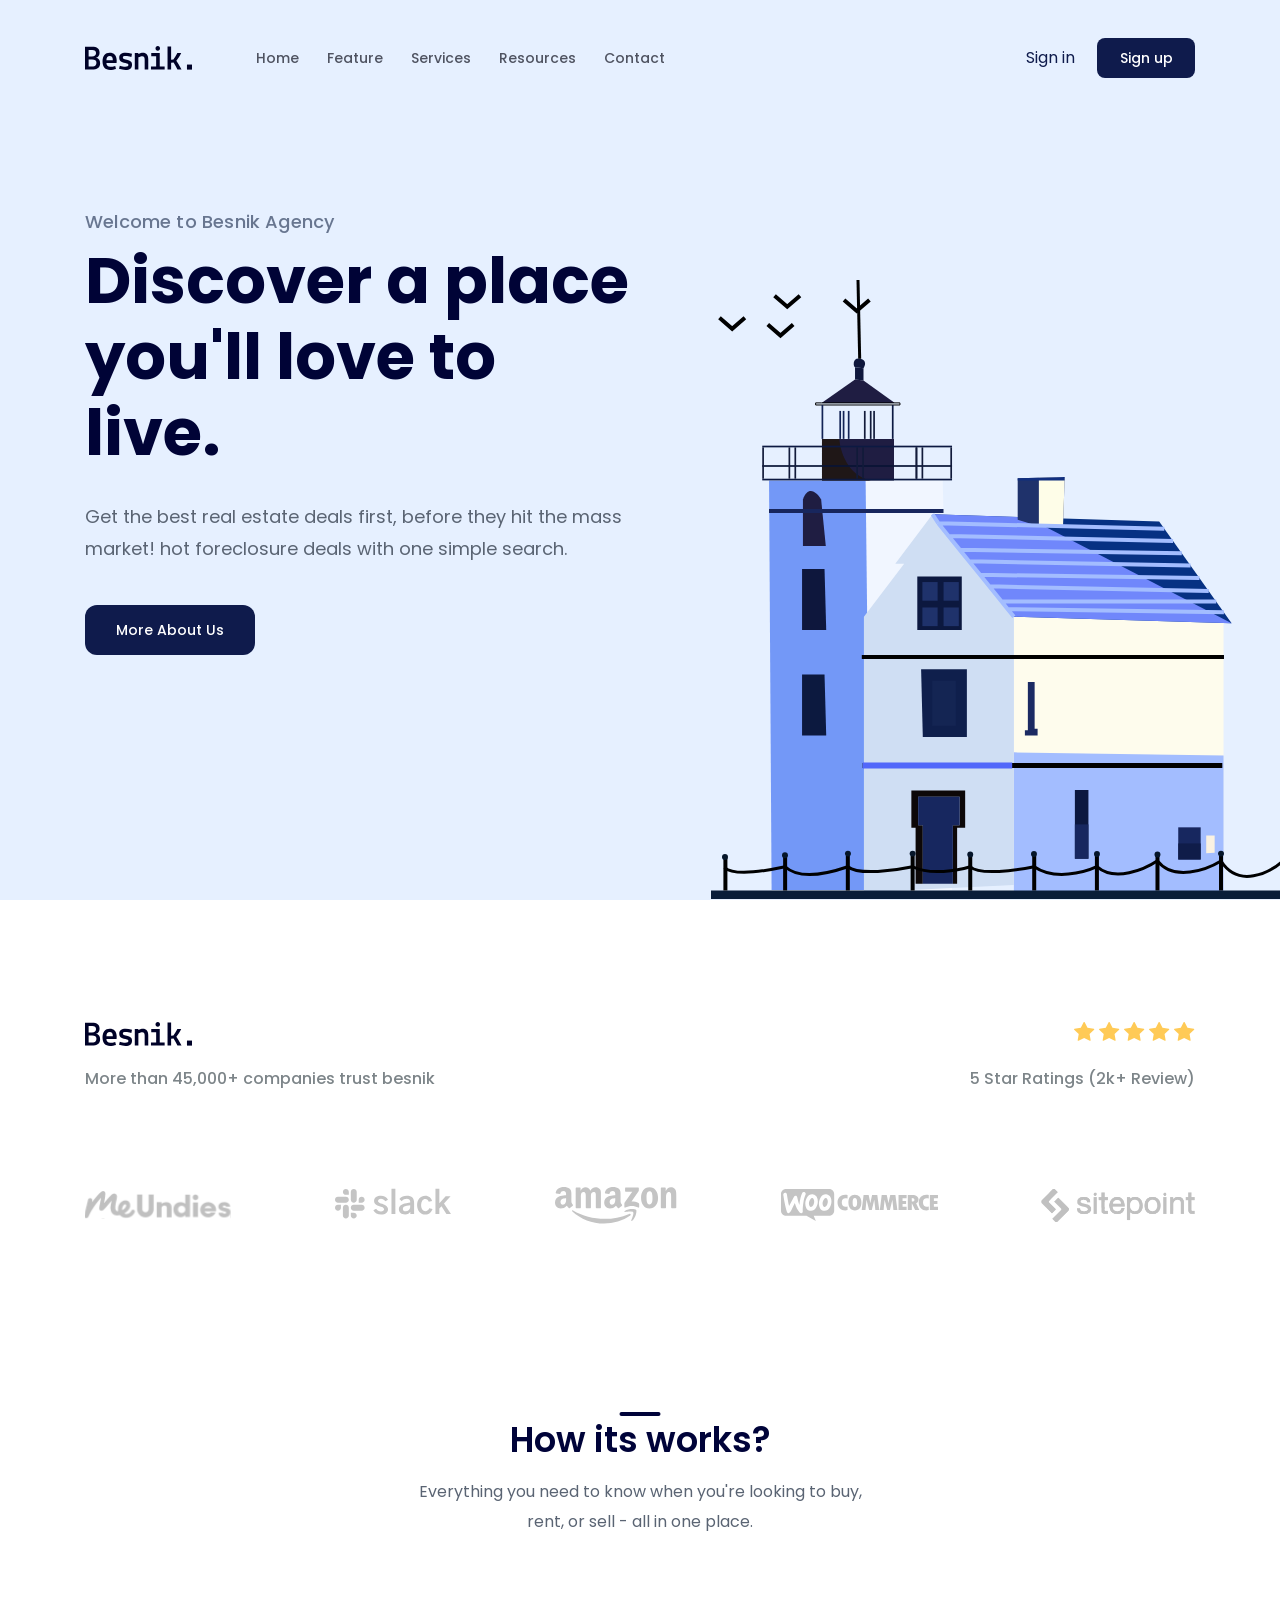
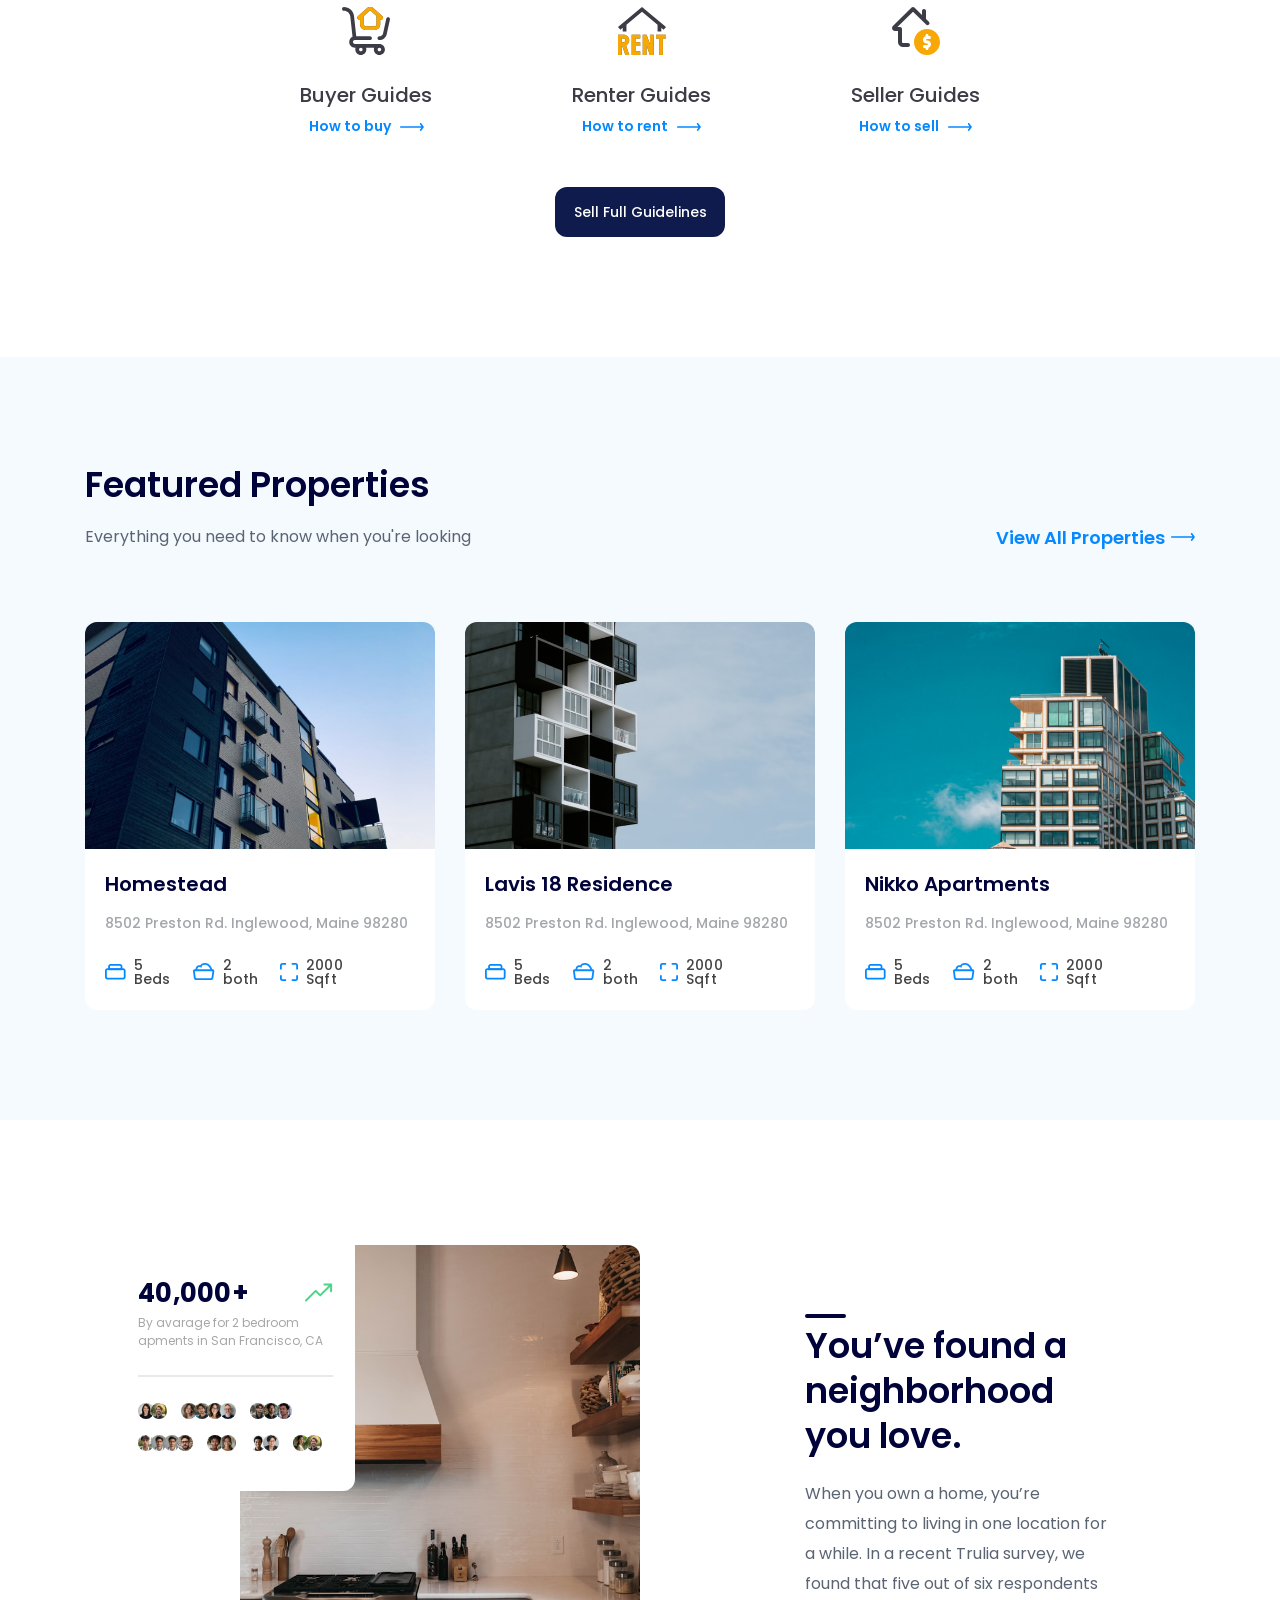
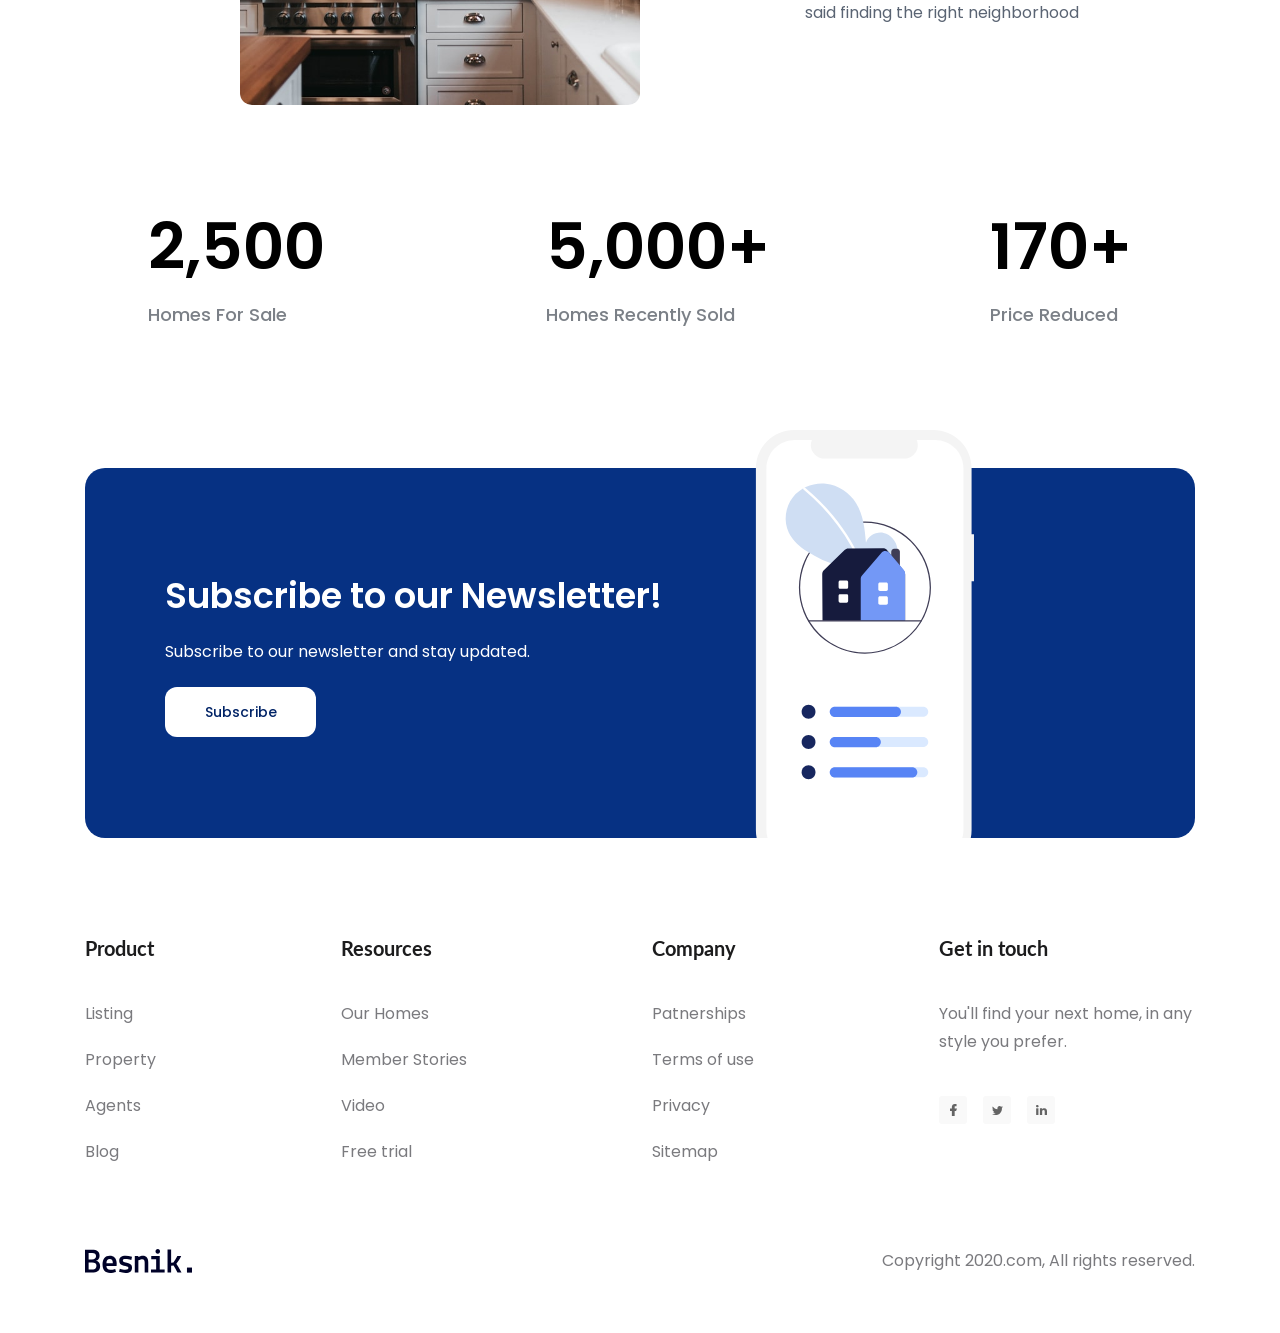
==== index.html @ 67029e81 "first commit" ====
<!doctype html>
<html lang="en">
    <head>
        <meta charset="UTF-8" />
        <meta name="viewport" content="width=device-width, initial-scale=1.0" />
        <title>Home</title>

        <!-- Reset CSS -->
        <link rel="stylesheet" href="./assets/css/reset.css" />
        <!-- do ảnh hưởng của font -->
        <!-- <link rel="stylesheet" href="./assets/fonts/stylesheet.css" /> -->

        <!-- Embeded Font -->
        <link rel="preconnect" href="https://fonts.googleapis.com" />
        <link rel="preconnect" href="https://fonts.gstatic.com" crossorigin />
        <link
            href="https://fonts.googleapis.com/css2?family=Poppins:ital,wght@0,100;0,200;0,300;0,400;0,500;0,600;0,700;0,800;0,900;1,100;1,200;1,300;1,400;1,500;1,600;1,700;1,800;1,900&display=swap"
            rel="stylesheet"
        />
        <link rel="preconnect" href="https://fonts.googleapis.com" />
        <link rel="preconnect" href="https://fonts.gstatic.com" crossorigin />
        <link
            href="https://fonts.googleapis.com/css2?family=Lato:ital,wght@0,100;0,300;0,400;0,700;0,900;1,100;1,300;1,400;1,700;1,900&display=swap"
            rel="stylesheet"
        />

        <!-- Style CSS -->
        <link rel="stylesheet" href="./assets/css/style.css" />
    </head>
    <body>
        <main>
            <!-- thẻ main có ngữ nghĩa là phần nội dung chính -->
            <!-- thẻ header có ngữ nghĩa là phần đầu trang -->
            <!-- Header -->
            <header class="header">
                <div class="content">
                    <nav class="navbar">
                        <!-- Logo -->
                        <img src="./assets/img/logo.svg" alt="Besnik." />

                        <!-- main Navigation -->
                        <ul class="menu">
                            <li><a href="#!">Home</a></li>
                            <li><a href="#!">Feature</a></li>
                            <li><a href="#!">Services</a></li>
                            <li><a href="#!">Resources</a></li>
                            <li><a href="#!">Contact</a></li>
                        </ul>

                        <!-- Action -->
                        <div class="actions">
                            <a href="#!" class="action-link">Sign in</a>
                            <a href="#!" class="btn action-btn">Sign up</a>
                        </div>
                    </nav>

                    <div class="hero">
                        <div class="info">
                            <p class="sub-title">Welcome to Besnik Agency</p>
                            <h1 class="title">
                                Discover a place you'll love to live.
                            </h1>
                            <p class="desc">
                                Get the best real estate deals first, before
                                they hit the mass market! hot foreclosure deals
                                with one simple search.
                            </p>
                            <a href="#!" class="btn hero-cta">More About Us</a>
                        </div>

                        <img
                            src="./assets/img/hero-img.svg"
                            alt="Discover a place you'll love to live."
                            class="hero-img"
                        />
                    </div>
                </div>
            </header>

            <!-- Client -->
            <div class="client">
                <div class="content">
                    <div class="row">
                        <img
                            src="./assets/img/logo.svg"
                            alt="Besnik."
                            class="logo"
                        />

                        <div class="stars">
                            <img src="./assets/img/star-img.svg" alt="star" />
                            <img src="./assets/img/star-img.svg" alt="star" />
                            <img src="./assets/img/star-img.svg" alt="star" />
                            <img src="./assets/img/star-img.svg" alt="star" />
                            <img src="./assets/img/star-img.svg" alt="star" />
                        </div>
                    </div>

                    <div class="row row-desc">
                        <p>More than 45,000+ companies trust besnik</p>
                        <p>5 Star Ratings (2k+ Review)</p>
                    </div>

                    <div class="partner-row">
                        <img src="./assets/img/me-indies.svg" alt="MeUndies" />
                        <img src="./assets/img/slack.svg" alt="Slack" /><img
                            src="./assets/img/amazon.svg"
                            alt="amazon"
                        /><img
                            src="./assets/img/woo.svg"
                            alt="WooCommerce"
                        /><img
                            src="./assets/img/sitepoint.svg"
                            alt="sitepoint"
                        />
                    </div>
                </div>
            </div>

            <!-- Guide -->
            <div class="guide">
                <div class="content">
                    <h2 class="sub-title">How its works?</h2>
                    <p class="desc">
                        Everything you need to know when you're looking to buy,
                        rent, or sell - all in one place.
                    </p>

                    <!-- List Guide -->
                    <div class="list-guide">
                        <div class="guide-item">
                            <img
                                src="./assets/img/buyer-icon.svg"
                                alt="Buyer"
                                class="icon"
                            />
                            <h3 class="title">Buyer Guides</h3>
                            <a href="#!" class="link">
                                <span>How to buy</span>
                                <img
                                    src="./assets/img/right-arrow.svg"
                                    alt="arrow right"
                                    class="arrow"
                                />
                            </a>
                        </div>

                        <div class="guide-item">
                            <img
                                src="./assets/img/renter-icon.svg"
                                alt="Buyer"
                                class="icon"
                            />
                            <h3 class="title">Renter Guides</h3>
                            <a href="#!" class="link">
                                <span>How to rent</span>
                                <img
                                    src="./assets/img/right-arrow.svg"
                                    alt="arrow right"
                                    class="arrow"
                                />
                            </a>
                        </div>

                        <div class="guide-item">
                            <img
                                src="./assets/img/seller-icon.svg"
                                alt="Buyer"
                                class="icon"
                            />
                            <h3 class="title">Seller Guides</h3>
                            <a href="#!" class="link">
                                <span>How to sell</span>
                                <img
                                    src="./assets/img/right-arrow.svg"
                                    alt="arrow right"
                                    class="arrow"
                                />
                            </a>
                        </div>
                    </div>

                    <div class="guide-cta">
                        <a href="#!" class="btn">Sell Full Guidelines</a>
                    </div>
                </div>
            </div>

            <!-- Featured -->
            <div class="featured">
                <div class="content">
                    <header>
                        <h2 class="sub-title">Featured Properties</h2>
                        <div class="row">
                            <p class="desc">
                                Everything you need to know when you're looking
                            </p>

                            <a href="#!" class="link"
                                ><span>View All Properties </span>
                                <img
                                    src="./assets/img/right-arrow.svg"
                                    alt=""
                                    class="arrow"
                            /></a>
                        </div>
                    </header>

                    <!-- List -->
                    <div class="list">
                        <div class="item">
                            <a href="#!">
                                <img
                                    src="./assets/img/home-2.jpg"
                                    alt="CouCou Homestead"
                                    class="thumb"
                                />
                            </a>
                            <div class="body">
                                <h3 class="title">
                                    <a href="#!" class="line-clamp">
                                        Homestead</a
                                    >
                                </h3>
                                <p class="desc" class="line-clamp">
                                    8502 Preston Rd. Inglewood, Maine 98280
                                </p>
                                <div class="info">
                                    <img
                                        src="./assets/img/bed.svg"
                                        alt="bed"
                                        class="icon"
                                    /><span class="label">5 Beds</span
                                    ><img
                                        src="./assets/img/bathroom.svg"
                                        alt="both"
                                        class="icon"
                                    /><span class="label">2 both</span
                                    ><img
                                        src="./assets/img/area.svg"
                                        alt="area"
                                        class="icon"
                                    /><span class="label">2000 Sqft</span>
                                </div>
                            </div>
                        </div>

                        <div class="item">
                            <a href="#!">
                                <img
                                    src="./assets/img/home-3.jpg"
                                    alt="Lavis 18 Residence"
                                    class="thumb"
                                />
                            </a>
                            <div class="body">
                                <h3 class="title">
                                    <a href="#!">Lavis 18 Residence</a>
                                </h3>
                                <p class="desc">
                                    8502 Preston Rd. Inglewood, Maine 98280
                                </p>
                                <div class="info">
                                    <img
                                        src="./assets/img/bed.svg"
                                        alt="bed"
                                        class="icon"
                                    />
                                    <span class="label">5 Beds</span>

                                    <img
                                        src="./assets/img/bathroom.svg"
                                        alt="both"
                                        class="icon"
                                    />
                                    <span class="label">2 both</span>

                                    <img
                                        src="./assets/img/area.svg"
                                        alt="area"
                                        class="icon"
                                    />
                                    <span class="label">2000 Sqft</span>
                                </div>
                            </div>
                        </div>

                        <div class="item">
                            <a href="#!">
                                <img
                                    src="./assets/img/home-1.jpg"
                                    alt="Nikko Apartments"
                                    class="thumb"
                                />
                            </a>
                            <div class="body">
                                <h3 class="title">
                                    <a href="#!">Nikko Apartments</a>
                                </h3>
                                <p class="desc">
                                    8502 Preston Rd. Inglewood, Maine 98280
                                </p>
                                <div class="info">
                                    <img
                                        src="./assets/img/bed.svg"
                                        alt="bed"
                                        class="icon"
                                    /><span class="label">5 Beds</span
                                    ><img
                                        src="./assets/img/bathroom.svg"
                                        alt="both"
                                        class="icon"
                                    /><span class="label">2 both</span
                                    ><img
                                        src="./assets/img/area.svg"
                                        alt="area"
                                        class="icon"
                                    /><span class="label">2000 Sqft</span>
                                </div>
                            </div>
                        </div>
                    </div>
                </div>
            </div>

            <!-- Stats -->
            <div class="stats">
                <div class="content">
                    <div class="row">
                        <div class="img-block">
                            <img
                                class="image"
                                src="./assets/img/kitchen-design.jpg"
                                alt="You’ve found a neighborhood you love."
                            />

                            <!-- Trend -->
                            <div class="stats-trend">
                                <div class="row">
                                    <strong class="value">40,000+</strong>
                                    <img
                                        src="./assets/img/up-trend-icon.svg"
                                        alt="up-trend"
                                        class="icon"
                                    />
                                </div>
                                <p class="desc">
                                    By avarage for 2 bedroom apments in San
                                    Francisco, CA
                                </p>
                                <div class="separate"></div>
                                <div class="avatar-block">
                                    <div class="avatar-group">
                                        <img
                                            src="./assets/img/uifaces-popular-avatar (1).jpg"
                                            alt=""
                                            class="avatar"
                                        />
                                        <img
                                            src="./assets/img/uifaces-popular-avatar (2).jpg"
                                            alt=""
                                            class="avatar"
                                        />
                                    </div>
                                    <div class="avatar-group">
                                        <img
                                            src="./assets/img/uifaces-popular-avatar (3).jpg"
                                            alt=""
                                            class="avatar"
                                        />
                                        <img
                                            src="./assets/img/uifaces-popular-avatar (4).jpg"
                                            alt=""
                                            class="avatar"
                                        />
                                        <img
                                            src="./assets/img/uifaces-popular-avatar (5).jpg"
                                            alt=""
                                            class="avatar"
                                        />
                                        <img
                                            src="./assets/img/uifaces-popular-avatar (6).jpg"
                                            alt=""
                                            class="avatar"
                                        />
                                    </div>
                                    <div class="avatar-group">
                                        <img
                                            src="./assets/img/uifaces-popular-avatar (7).jpg"
                                            alt=""
                                            class="avatar"
                                        />
                                        <img
                                            src="./assets/img/uifaces-popular-avatar (8).jpg"
                                            alt=""
                                            class="avatar"
                                        />
                                        <img
                                            src="./assets/img/uifaces-popular-avatar (9).jpg"
                                            alt=""
                                            class="avatar"
                                        />
                                    </div>
                                    <div class="avatar-group">
                                        <img
                                            src="./assets/img/uifaces-popular-avatar (10).jpg"
                                            alt=""
                                            class="avatar"
                                        />
                                        <img
                                            src="./assets/img/uifaces-popular-avatar (11).jpg"
                                            alt=""
                                            class="avatar"
                                        />
                                        <img
                                            src="./assets/img/uifaces-popular-avatar (12).jpg"
                                            alt=""
                                            class="avatar"
                                        />
                                        <img
                                            src="./assets/img/uifaces-popular-avatar (13).jpg"
                                            alt=""
                                            class="avatar"
                                        />
                                    </div>
                                    <div class="avatar-group">
                                        <img
                                            src="./assets/img/uifaces-popular-avatar (14).jpg"
                                            alt=""
                                            class="avatar"
                                        />
                                        <img
                                            src="./assets/img/uifaces-popular-avatar (15).jpg"
                                            alt=""
                                            class="avatar"
                                        />
                                    </div>
                                    <div class="avatar-group">
                                        <img
                                            src="./assets/img/uifaces-popular-avatar (16).jpg"
                                            alt=""
                                            class="avatar"
                                        />
                                        <img
                                            src="./assets/img/uifaces-popular-avatar (17).jpg"
                                            alt=""
                                            class="avatar"
                                        />
                                    </div>
                                    <div class="avatar-group">
                                        <img
                                            src="./assets/img/uifaces-popular-avatar (18).jpg"
                                            alt=""
                                            class="avatar"
                                        />
                                        <img
                                            src="./assets/img/uifaces-popular-avatar (19).jpg"
                                            alt=""
                                            class="avatar"
                                        />
                                    </div>
                                </div>
                            </div>
                        </div>
                        <div class="info">
                            <h2 class="sub-title">
                                You’ve found a neighborhood you love.
                            </h2>
                            <p class="desc">
                                When you own a home, you’re committing to living
                                in one location for a while. In a recent Trulia
                                survey, we found that five out of six
                                respondents said finding the right neighborhood
                            </p>
                        </div>
                    </div>

                    <div class="row row-qty">
                        <div class="qty-items">
                            <strong class="qty">2,500</strong>
                            <p class="qty-desc">Homes For Sale</p>
                        </div>
                        <div class="qty-items">
                            <strong class="qty">5,000+</strong>
                            <p class="qty-desc">Homes Recently Sold</p>
                        </div>
                        <div class="qty-items">
                            <strong class="qty">170+</strong>
                            <p class="qty-desc">Price Reduced</p>
                        </div>
                    </div>
                </div>
            </div>

            <!-- Subscription -->
            <div class="subscription">
                <div class="content">
                    <div class="body">
                        <div class="info">
                            <h2 class="sub-title line-clamp">
                                Subscribe to our Newsletter!
                            </h2>
                            <p class="desc line-clamp" style="--line-clamp: 3">
                                Subscribe to our newsletter and stay updated.
                            </p>
                            <a href="#!" class="btn">Subscribe</a>
                        </div>
                        <img
                            src="./assets/img/newsletter.svg"
                            alt="newsletter"
                            class="image"
                        />
                    </div>
                </div>
            </div>

            <!-- Footer -->
            <footer class="footer">
                <div class="content">
                    <div class="row row-top">
                        <!-- Product Column -->
                        <div class="column">
                            <h3 class="heading">Product</h3>
                            <ul class="list">
                                <li>
                                    <a href="#!">Listing</a>
                                </li>
                                <li>
                                    <a href="#!">Property</a>
                                </li>
                                <li>
                                    <a href="#!">Agents</a>
                                </li>
                                <li>
                                    <a href="#!">Blog</a>
                                </li>
                            </ul>
                        </div>
                        <div class="column">
                            <h3 class="heading">Resources</h3>
                            <ul class="list">
                                <li>
                                    <a href="#!">Our Homes</a>
                                </li>
                                <li>
                                    <a href="#!">Member Stories</a>
                                </li>
                                <li>
                                    <a href="#!">Video</a>
                                </li>
                                <li>
                                    <a href="#!">Free trial</a>
                                </li>
                            </ul>
                        </div>
                        <div class="column">
                            <h3 class="heading">Company</h3>
                            <ul class="list">
                                <li>
                                    <a href="#!">Patnerships</a>
                                </li>
                                <li>
                                    <a href="#!">Terms of use</a>
                                </li>
                                <li>
                                    <a href="#!">Privacy</a>
                                </li>
                                <li>
                                    <a href="#!">Sitemap</a>
                                </li>
                            </ul>
                        </div>
                        <div class="column">
                            <h3 class="heading">Get in touch</h3>
                            <p class="desc">
                                You'll find your next home, in any style you
                                prefer.
                            </p>
                            <div class="social">
                                <a href="#!" class="social-link">
                                    <img
                                        src="./assets/img/facebook.svg"
                                        alt="facebook"
                                    />
                                </a>
                                <a href="#!" class="social-link">
                                    <img
                                        src="./assets/img/twitter.svg"
                                        alt="twitter"
                                    />
                                </a>
                                <a href="#!" class="social-link">
                                    <img
                                        src="./assets/img/linkedin.svg"
                                        alt="linkedlin"
                                    />
                                </a>
                            </div>
                        </div>
                    </div>

                    <div class="row row-bottom">
                        <img
                            src="./assets/img/logo.svg"
                            alt="Besnik."
                            class="logo"
                        />
                        <p class="copy-right">
                            Copyright 2020.com, All rights reserved.
                        </p>
                    </div>
                </div>
            </footer>
        </main>
    </body>
</html>
---- assets/fonts/stylesheet.css ----
/* *****************  Poppins  ******************** */
@font-face {
    font-family: "Poppins";
    src:
        url("poppins/Poppins-BlackItalic.woff2") format("woff2"),
        url("poppins/Poppins-BlackItalic.woff") format("woff");
    font-weight: 900;
    font-style: italic;
    font-display: swap;
}

@font-face {
    font-family: "Poppins";
    src:
        url("poppins/Poppins-Bold.woff2") format("woff2"),
        url("poppins/Poppins-Bold.woff") format("woff");
    font-weight: bold;
    font-style: normal;
    font-display: swap;
}

@font-face {
    font-family: "Poppins";
    src:
        url("poppins/Poppins-Black.woff2") format("woff2"),
        url("poppins/Poppins-Black.woff") format("woff");
    font-weight: 900;
    font-style: normal;
    font-display: swap;
}

@font-face {
    font-family: "Poppins";
    src:
        url("poppins/Poppins-BoldItalic.woff2") format("woff2"),
        url("poppins/Poppins-BoldItalic.woff") format("woff");
    font-weight: bold;
    font-style: italic;
    font-display: swap;
}

@font-face {
    font-family: "Poppins";
    src:
        url("poppins/Poppins-ExtraBold.woff2") format("woff2"),
        url("poppins/Poppins-ExtraBold.woff") format("woff");
    font-weight: bold;
    font-style: normal;
    font-display: swap;
}

@font-face {
    font-family: "Poppins";
    src:
        url("poppins/Poppins-ExtraBoldItalic.woff2") format("woff2"),
        url("poppins/Poppins-ExtraBoldItalic.woff") format("woff");
    font-weight: bold;
    font-style: italic;
    font-display: swap;
}

@font-face {
    font-family: "Poppins";
    src:
        url("poppins/Poppins-ExtraLight.woff2") format("woff2"),
        url("poppins/Poppins-ExtraLight.woff") format("woff");
    font-weight: 200;
    font-style: normal;
    font-display: swap;
}

@font-face {
    font-family: "Poppins";
    src:
        url("poppins/Poppins-ExtraLightItalic.woff2") format("woff2"),
        url("poppins/Poppins-ExtraLightItalic.woff") format("woff");
    font-weight: 200;
    font-style: italic;
    font-display: swap;
}

@font-face {
    font-family: "Poppins";
    src:
        url("poppins/Poppins-Italic.woff2") format("woff2"),
        url("poppins/Poppins-Italic.woff") format("woff");
    font-weight: normal;
    font-style: italic;
    font-display: swap;
}

@font-face {
    font-family: "Poppins";
    src:
        url("poppins/Poppins-Light.woff2") format("woff2"),
        url("poppins/Poppins-Light.woff") format("woff");
    font-weight: 300;
    font-style: normal;
    font-display: swap;
}

@font-face {
    font-family: "Poppins";
    src:
        url("poppins/Poppins-LightItalic.woff2") format("woff2"),
        url("poppins/Poppins-LightItalic.woff") format("woff");
    font-weight: 300;
    font-style: italic;
    font-display: swap;
}

@font-face {
    font-family: "Poppins";
    src:
        url("poppins/Poppins-Medium.woff2") format("woff2"),
        url("poppins/Poppins-Medium.woff") format("woff");
    font-weight: 500;
    font-style: normal;
    font-display: swap;
}

@font-face {
    font-family: "Poppins";
    src:
        url("poppins/Poppins-MediumItalic.woff2") format("woff2"),
        url("poppins/Poppins-MediumItalic.woff") format("woff");
    font-weight: 500;
    font-style: italic;
    font-display: swap;
}

@font-face {
    font-family: "Poppins";
    src:
        url("poppins/Poppins-Regular.woff2") format("woff2"),
        url("poppins/Poppins-Regular.woff") format("woff");
    font-weight: normal;
    font-style: normal;
    font-display: swap;
}

@font-face {
    font-family: "Poppins";
    src:
        url("poppins/Poppins-SemiBold.woff2") format("woff2"),
        url("poppins/Poppins-SemiBold.woff") format("woff");
    font-weight: 600;
    font-style: normal;
    font-display: swap;
}

@font-face {
    font-family: "Poppins";
    src:
        url("poppins/Poppins-Thin.woff2") format("woff2"),
        url("poppins/Poppins-Thin.woff") format("woff");
    font-weight: 100;
    font-style: normal;
    font-display: swap;
}

@font-face {
    font-family: "Poppins";
    src:
        url("poppins/Poppins-SemiBoldItalic.woff2") format("woff2"),
        url("poppins/Poppins-SemiBoldItalic.woff") format("woff");
    font-weight: 600;
    font-style: italic;
    font-display: swap;
}

@font-face {
    font-family: "Poppins";
    src:
        url("poppins/Poppins-ThinItalic.woff2") format("woff2"),
        url("poppins/Poppins-ThinItalic.woff") format("woff");
    font-weight: 100;
    font-style: italic;
    font-display: swap;
}
---- assets/css/style.css ----
* {
    box-sizing: border-box;
}

:root {
    --main-color: #0f1b4c;
}

html {
    font-size: 62.5%;
}

body {
    font-size: 1.6rem;
    font-family: "Poppins", "san-serif";
}

/* Common */
a {
    text-decoration: none;
}

.btn {
    display: inline-block;
    min-width: 98px;
    padding: 18px 16px;
    border-radius: 12px;
    background: var(--main-color);
    font-size: 1.4rem;
    font-style: normal;
    font-weight: 500;
    text-align: center;
    color: #ffff;
}

.btn:hover {
    opacity: 0.9;
}

.content {
    width: 1110px;
    max-width: calc(100% - 48px);
    margin-left: auto;
    margin-right: auto;
}

.line-clamp {
    display: -webkit-box;
    -webkit-line-clamp: var(--line-clamp, 2);
    -webkit-box-orient: vertical;
    overflow: hidden;
}

/* ---------- Header --------------- */
.header {
    position: relative;
    background: #e6f0ff;
    height: 100vh;
}

.navbar {
    display: flex;
    align-items: center;
    padding-top: 38px;
}

.navbar > .menu {
    display: flex;
    margin-left: 50px;
}

.navbar > .actions {
    margin-left: auto;
}

.navbar > .menu a {
    font-size: 1.4rem;
    font-style: normal;
    font-weight: 500;
    padding: 8px 1.4rem;
    color: #4f5361;
}

.navbar > .menu a:hover {
    text-decoration: underline;
}

.navbar .action-link {
    width: 98px;
    height: 40px;
    border-radius: 8px;
    color: var(--main-color);
}

.navbar .action-btn {
    padding: 13px 16px;
    margin-left: 18px;
    border-radius: 8px;
}

.hero {
    margin-top: 130px;
}

.hero .info {
    width: 50.36%;
}

.hero .sub-title {
    color: #687690;
    font-size: 1.8rem;
    line-height: 1.5;
    letter-spacing: 0.01em;
    font-style: normal;
    font-weight: 500;
}

.hero .title {
    margin-top: 8px;
    font-size: 6.4rem;
    font-style: normal;
    font-weight: 700;
    color: #000336;
    line-height: 1.1875;
}

.hero .desc {
    margin-top: 30px;
    font-size: 1.8rem;
    font-style: normal;
    font-weight: 400;
    line-height: 1.78;
    color: #5a6473;
}

.hero-cta {
    min-width: 170px;
    margin-top: 40px;
}

.hero-img {
    position: absolute;
    bottom: 0;
    right: calc((100vw - 1110px) / 2 - 100px);
}

/* ------------- Client ---------------- */
.client {
    margin-top: 79px;
    padding: 43px 0 64px;
}

.client .row {
    display: flex;
    justify-content: space-between;
}

.client .row p {
    color: #7d8589;
    font-size: 1.6rem;
    font-weight: 500;
    line-height: 1.25;
}

.client .row-desc {
    margin-top: 23px;
}

.partner-row {
    display: flex;
    justify-content: space-between;
    align-items: center;
    margin-top: 96px;
}

/* --------------- Guide ------------------ */
.guide {
    margin-top: 40px;
    padding: 93px 0 79px;
}

.guide .sub-title {
    position: relative;
    color: #000339;
    text-align: center;
    font-size: 3.5rem;
    font-weight: 600;
    line-height: 1; /* 100% */
}

.guide .sub-title::before {
    content: "";
    display: inline-block;
    width: 41px;
    height: 4px;
    border-radius: 12px;
    background: #000339;
    position: absolute;
    top: -10px;
    left: 50%;
    transform: translateX(-50%);
}

.guide .desc {
    width: 459px;
    max-width: 100%;
    margin: 20px auto;
    color: #5a6473;
    text-align: center;
    font-size: 1.6rem;
    font-weight: 400;
    line-height: 1.88; /* 187.5% */
    margin-top: 20px;
}

/* List Guide */
.list-guide {
    margin-top: 70px;
    display: flex;
    justify-content: center;
}

.guide-item {
    margin: 0 70px;
    text-align: center;
}

.guide-item .title {
    margin-top: 26px;
    color: #3b3c45;
    text-align: center;
    font-size: 2rem;
    font-style: normal;
    font-weight: 500;
    line-height: 1.1; /* 110% */
}

.guide-item .link {
    display: inline-block;
    margin-top: 10px;
    color: #0689ff;
    font-size: 1.4rem;
    font-weight: 600;
    line-height: normal;
}

.guide-item .arrow {
    margin-left: 6px;
}

.guide-cta {
    display: flex;
    justify-content: center;
    margin-top: 50px;
}

.guide-cta .btn {
    min-width: 170px;
}

/* -------------- Featured -------------- - */
.featured {
    margin-top: 41px;
    padding: 110px 0px;
    background: #f5fafe;
}

.featured .sub-title {
    /* margin-top: 230px; */
    color: #000339;
    font-size: 3.5rem;
    font-style: normal;
    font-weight: 600;
    line-height: 1; /* 100% */
}

.featured .row {
    display: flex;
    justify-content: space-between;
    margin-top: 20px;
}

.featured .desc {
    color: #5a6473;
    font-size: 1.6rem;
    font-weight: 400;
    line-height: 1.875; /* 187.5% */
}

.featured .link {
    display: flex;
    align-items: center;
    color: #0689ff;
    font-size: 1.8rem;
    font-weight: 600;
    line-height: normal;
}

.featured .arrow {
    margin-left: 6px;
    position: relative;
}

/* List */
.featured .list {
    display: flex;
    gap: 30px;
    margin-top: 70px;
}

.featured .item {
    flex: 1;
    background-color: #fff;
    border-radius: 12px;
}

.featured .item .thumb {
    width: 100%;
    height: 227px;
    object-fit: cover;
    border-top-left-radius: 12px;
    border-top-right-radius: 12px;
}

.featured .body {
    padding: 17px 20px 24px;
}

.featured .item .title a {
    color: #000339;
    font-size: 2rem;
    font-weight: 600;
    line-height: 1.5; /* 100% */
}

.featured .item .desc {
    --line-clamp: 3;
    margin-top: 11px;
    color: #a3a6ab;
    font-size: 1.4rem;
    font-weight: 500;
    word-break: break-all; /* khắc phục dòng mô tả là một đường link */
}

.featured .item .info {
    margin-top: 22px;
    display: flex;
    align-items: center;
}

.featured .item .label {
    margin-left: 8px;
    color: #444;
    font-size: 1.4rem;
    font-style: normal;
    font-weight: 500;
    line-height: 1; /* 100% */
    letter-spacing: 0.14px;
}

.featured .item .icon {
    margin-left: 22px;
}

.featured .item .icon:first-child {
    margin-left: 0px;
}

/* ------------------ Stats ------------------ */
.stats {
    margin-top: 75px;
    padding: 50px 0;
}

.stats .content {
    width: 1048px;
}

.stats .row {
    display: flex;
}

.stats .img-block,
.info {
    width: 50%;
    position: relative;
}

.stats-trend {
    position: absolute;
    left: 0px;
    top: -10px;
    width: 239px;
    border-radius: 0 0 12px 12px;
    padding: 45px 22px 40px;
}

.stats .img-block .image {
    display: block;
    margin-left: auto;
    width: 400px;
    height: 460px;
    border-radius: 12px;
    object-fit: cover;
}

.stats .info {
    padding: 79px 0 0 165px;
}

.stats .sub-title {
    position: relative;
    width: 269px;
    color: #000339;
    font-size: 3.5rem;
    font-weight: 600;
    line-height: 1.28; /* 128.571% */
}

.stats .sub-title::before {
    position: absolute;
    top: -10px;
    content: "";
    display: block;
    width: 41px;
    height: 4px;
    border-radius: 12px;
    background: #000339;
}

.stats .info .desc {
    width: 309px;
    color: #5a6473;
    margin-top: 20px;
    font-size: 1.6rem;
    font-weight: 400;
    line-height: 1.87; /* 187.5% */
}

/* Stats Trend */
.stats-trend {
    background-color: #fff;
}

.stats-trend .value {
    color: #000339;
    font-size: 2.6rem;
    font-weight: 700;
    line-height: 1; /* 100% */
    letter-spacing: 0.26px;
}

.stats-trend .icon {
    margin-left: auto;
}

.stats-trend .desc {
    margin-top: 8px;
    color: #a7a7a7;
    font-size: 1.2rem;
    font-style: normal;
    font-weight: 400;
    line-height: 1.5; /* 150% */
}

.stats-trend .separate {
    height: 2px;
    margin-top: 25px;
    background: #e9e9e9;
}

/* Avatar */
.stats .avatar-block {
    margin-top: 26px;
    flex-wrap: wrap;
    gap: 16px 14px;
    display: flex;
}

.stats .avatar-group {
    display: flex;
}

.stats .avatar {
    width: 16px;
    height: 16px;
    border-radius: 16.337px;
    margin-left: -3px;
    object-fit: cover;
}

.stats .avatar:first-child {
    margin-left: 0px;
}

/* Quantity */
.stats .row-qty {
    padding: 0px 32px;
    justify-content: space-between;
    margin-top: 110px;
}

.qty-items .qty {
    color: #000;
    font-size: 6.4rem;
    font-style: normal;
    font-weight: 600;
    line-height: 1; /* 100% */
}

.qty-items .qty-desc {
    color: #7b8087;
    font-size: 1.8rem;
    margin-top: 22px;
    font-weight: 500;
    line-height: normal;
}

/* ---------------- Subscription ---------------- */
.subscription {
    margin-top: 90px;
}

.subscription .body {
    position: relative;
    height: 370px;
    border-radius: 20px;
    background: #063183;
    display: flex;
    align-items: center;
}

.subscription .info {
    padding: 0 80px;
    width: 671px;
}

.subscription .sub-title {
    color: #fff;
    font-size: 3.5rem;
    max-width: 100%;
    font-weight: 600;
    line-height: 1.5; /* 100% */
}

.subscription .desc {
    margin-top: 15px;
    color: #fff;
    font-size: 1.6rem;
    font-weight: 400;
    line-height: 1.87; /* 187.5% */
}

.subscription .btn {
    min-width: 151px;
    margin-top: 20px;
    border-radius: 12px;
    background: #fff;
    color: #002366;
}

.subscription .image {
    position: absolute;
    right: 221px;
    bottom: 0px;
}

/* ------------------- Footer -------------------- */
.footer {
    margin-top: 50px;
    padding: 50px 0 58px;
    /* background-color: orange; */
}

.footer .row {
    display: flex;
}

.footer .row-top {
    gap: 185px;
}

.footer .heading {
    color: #1c1c1d;
    font-family: "Lato", "san-serif";
    font-size: 2rem;
    font-weight: 700;
}

.footer .list {
    margin-top: 42px;
}

.footer .desc {
    margin-top: 42px;
}

.footer .list li {
    margin-top: 18px;
}

.footer .list li a,
.footer .desc {
    color: #7a7a7e;
    font-size: 1.6rem;
    font-weight: 400;
    line-height: 1.75;
    white-space: nowrap;
}

.footer .desc {
    white-space: normal;
}

.footer .social {
    margin-top: 40px;
    display: flex;
}

.footer .social-link {
    display: flex;
    align-items: center;
    justify-content: center;
    width: 28px;
    height: 28px;
    border-radius: 3px;
    margin-left: 16px;
    background-color: #f9f9f9;
}

.footer .social .social-link:first-child {
    margin-left: 0px;
}

.footer .social-link:hover {
    background-color: #dedede;
}

.footer .row-bottom {
    display: flex;
    align-items: center;
    justify-content: space-between;
    margin-top: 81px;
}

.footer .copy-right {
    color: #7a7a7e;
    font-size: 1.6rem;
    font-weight: 400;
    line-height: 1.75;
}
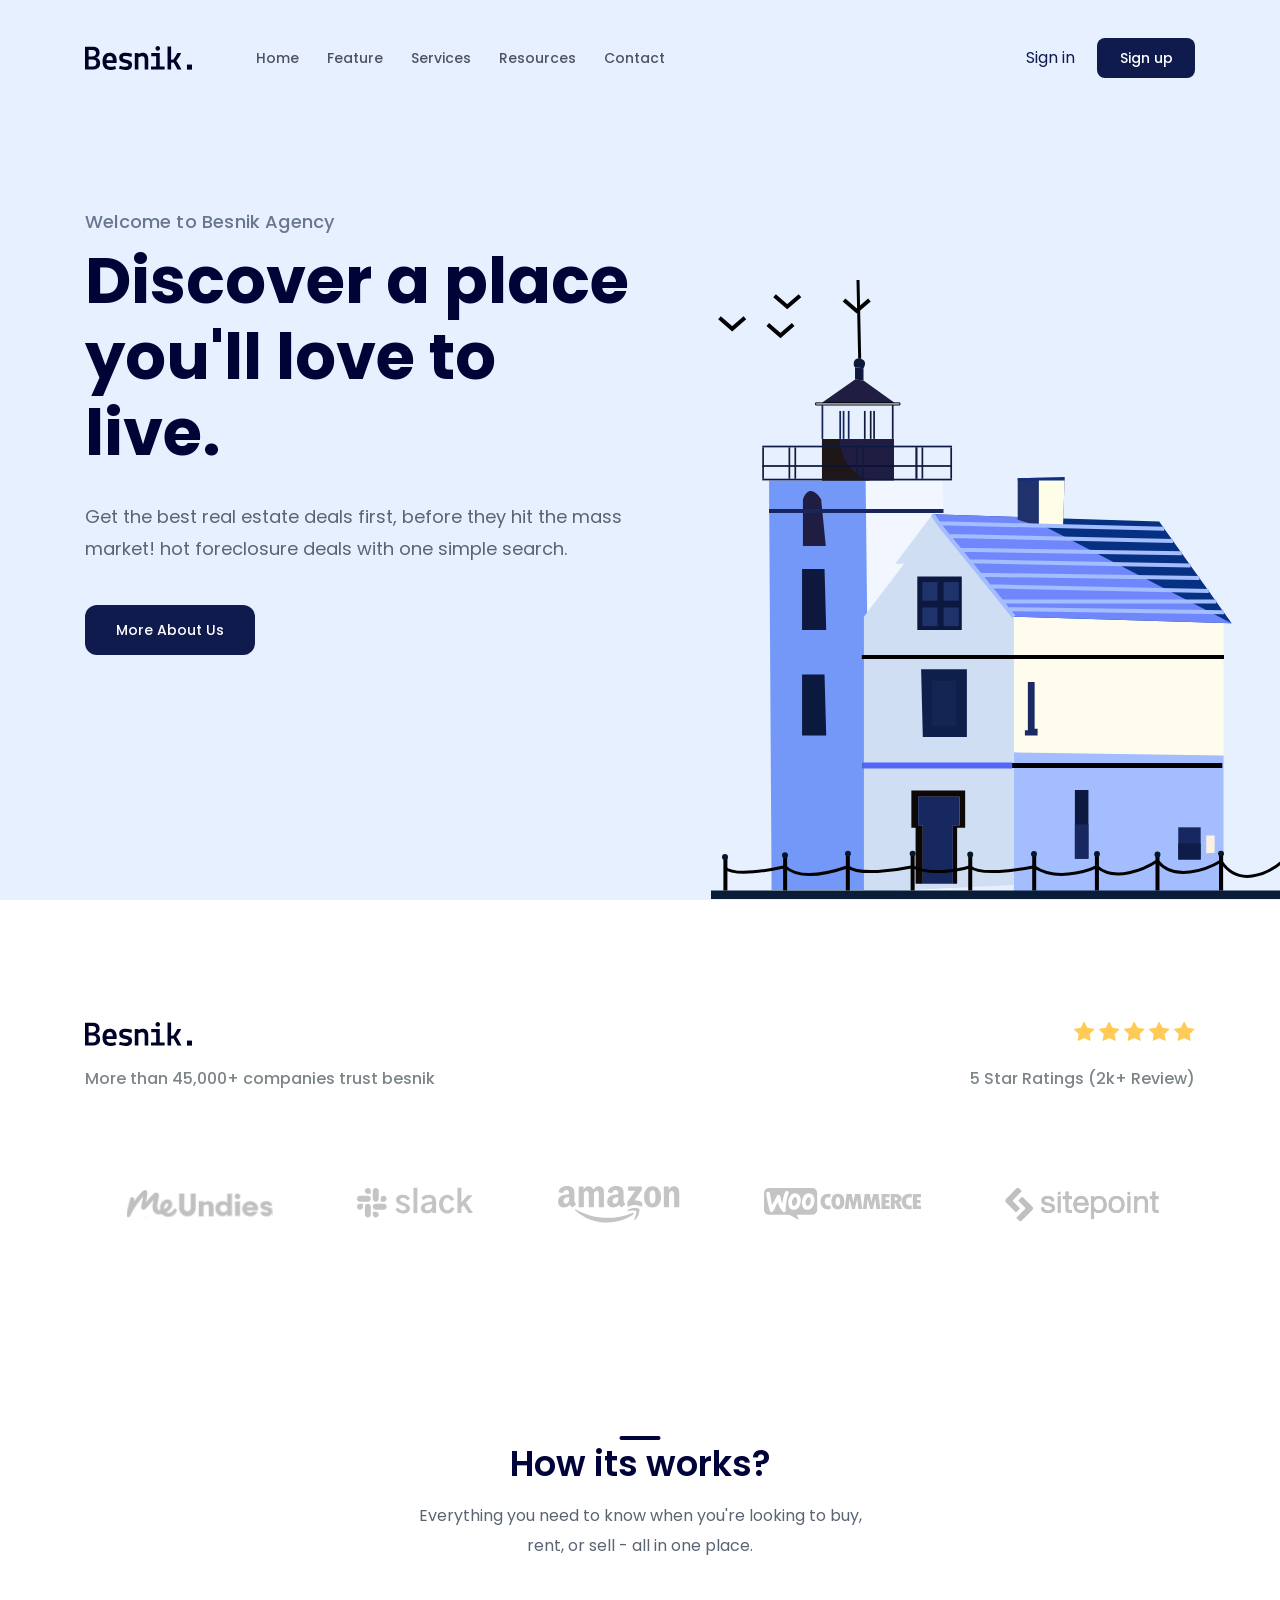
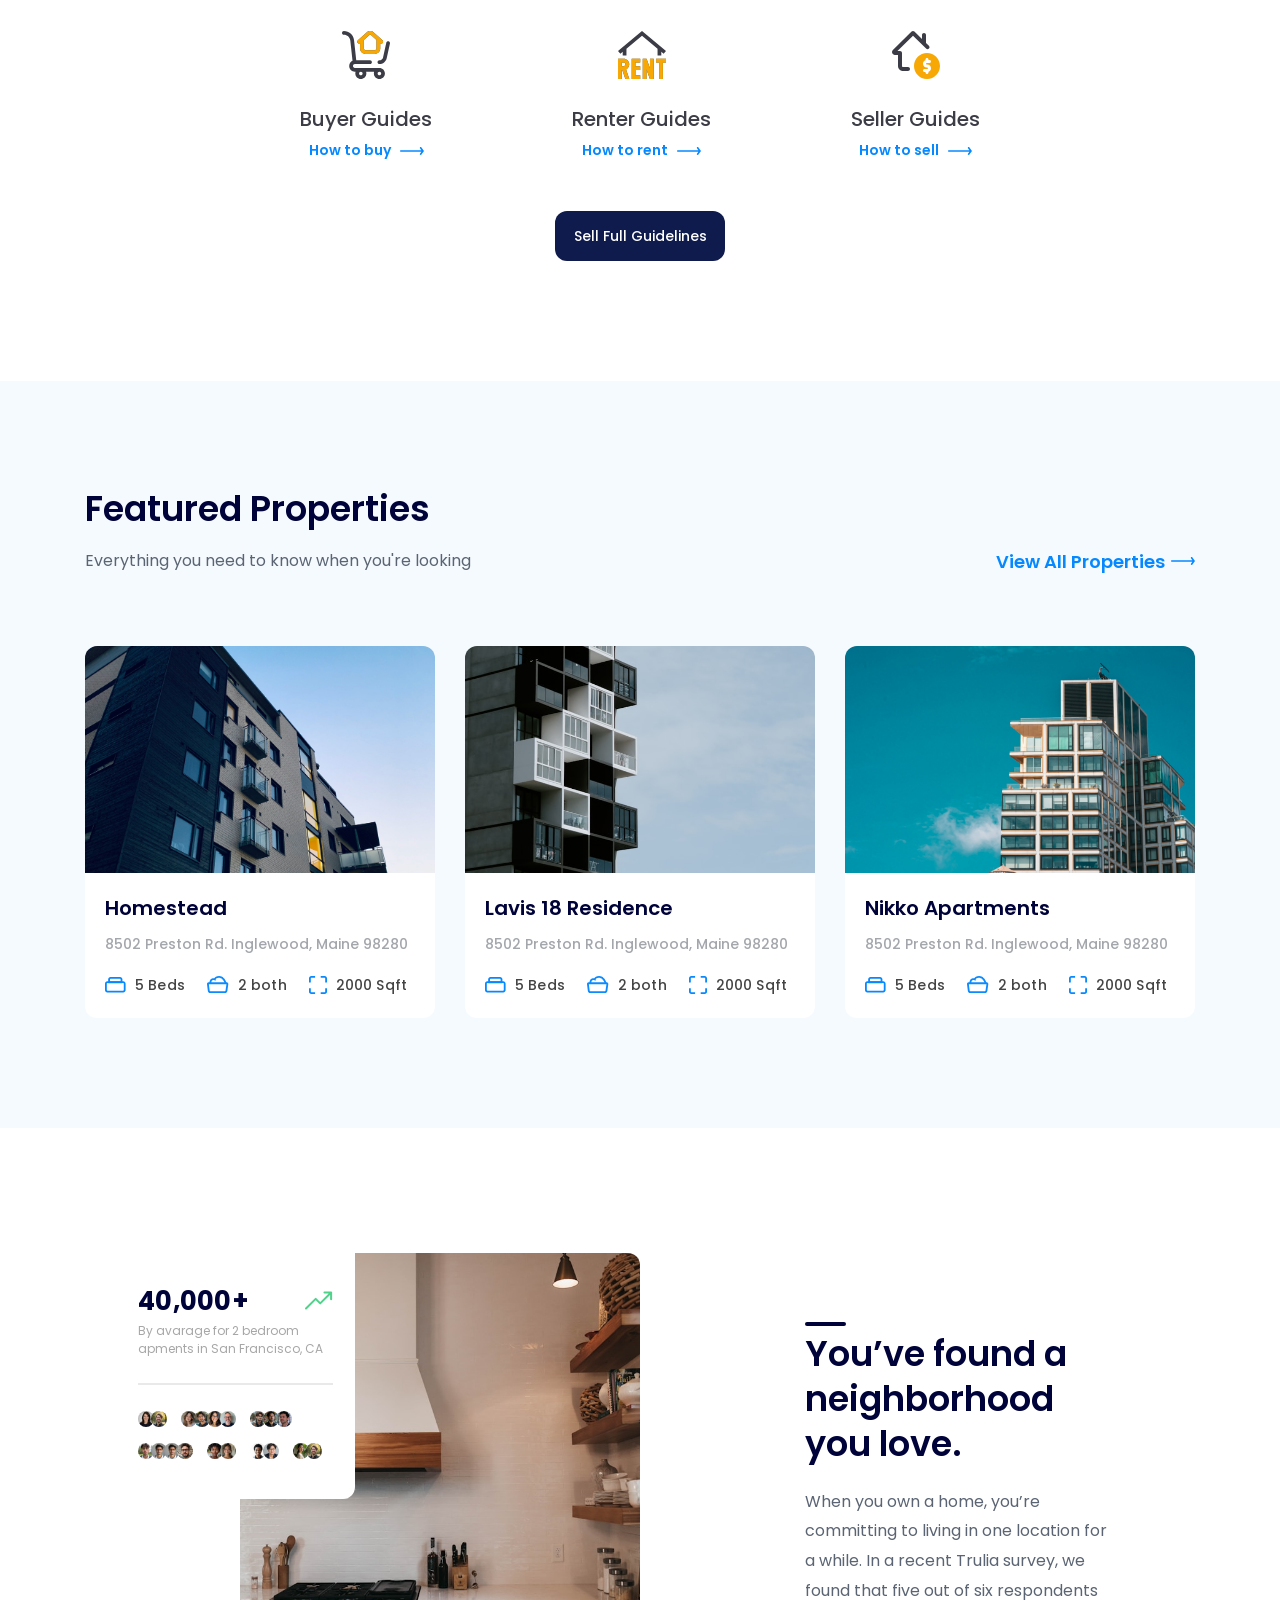
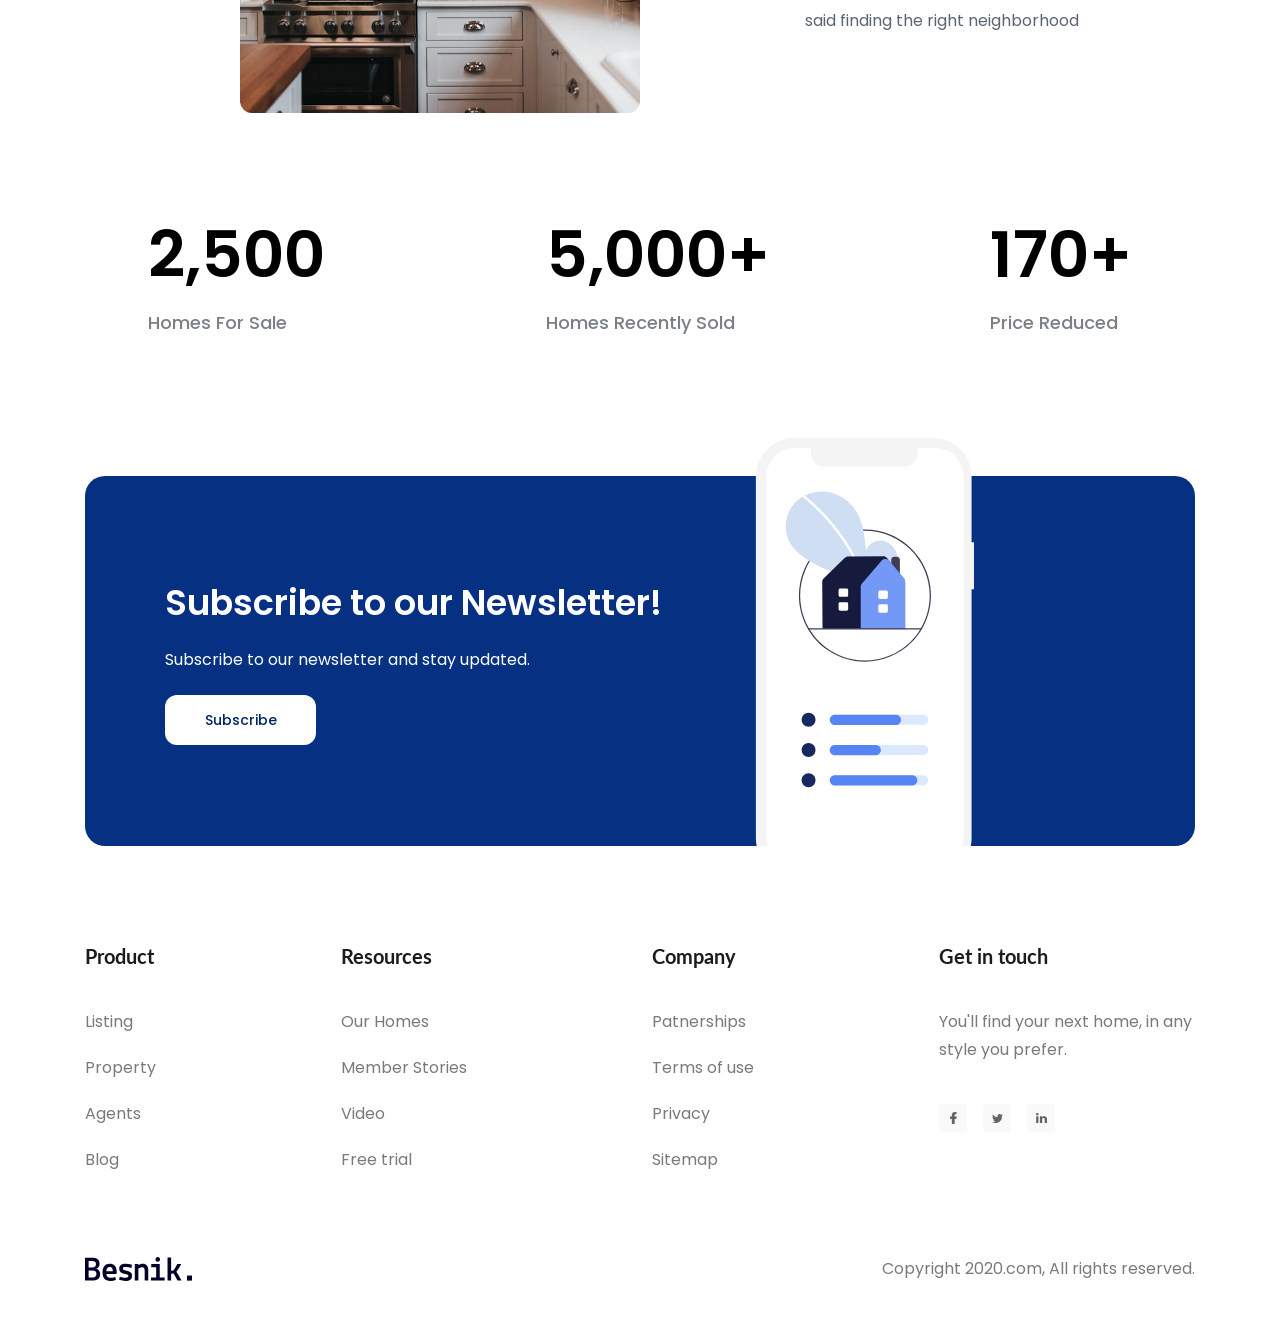
==== commit 1c60218d: "fix bug logo phần Client (thêm bóng đổ)" ====
--- a/index.html
+++ b/index.html
@@ -7,7 +7,7 @@
 
         <!-- Reset CSS -->
         <link rel="stylesheet" href="./assets/css/reset.css" />
-        <!-- do ảnh hưởng của font -->
+        <!-- do ảnh hưởng của font vietsub -->
         <!-- <link rel="stylesheet" href="./assets/fonts/stylesheet.css" /> -->
 
         <!-- Embeded Font -->
@@ -102,17 +102,27 @@
                     </div>
 
                     <div class="partner-row">
-                        <img src="./assets/img/me-indies.svg" alt="MeUndies" />
-                        <img src="./assets/img/slack.svg" alt="Slack" /><img
-                            src="./assets/img/amazon.svg"
-                            alt="amazon"
-                        /><img
-                            src="./assets/img/woo.svg"
-                            alt="WooCommerce"
-                        /><img
-                            src="./assets/img/sitepoint.svg"
-                            alt="sitepoint"
-                        />
+                        <a href="#!">
+                            <img
+                                src="./assets/img/me-indies.svg"
+                                alt="MeUndies"
+                            />
+                        </a>
+                        <a href="#!">
+                            <img src="./assets/img/slack.svg" alt="Slack" />
+                        </a>
+                        <a href="#!">
+                            <img src="./assets/img/amazon.svg" alt="amazon" />
+                        </a>
+                        <a href="#!">
+                            <img src="./assets/img/woo.svg" alt="WooCommerce" />
+                        </a>
+                        <a href="#!">
+                            <img
+                                src="./assets/img/sitepoint.svg"
+                                alt="sitepoint"
+                            />
+                        </a>
                     </div>
                 </div>
             </div>
--- a/assets/css/style.css
+++ b/assets/css/style.css
@@ -170,7 +170,20 @@
     display: flex;
     justify-content: space-between;
     align-items: center;
-    margin-top: 96px;
+    margin-top: 70px;
+}
+
+.partner-row a {
+    display: flex;
+    align-items: center;
+    padding: 0 42px;
+    height: 90px;
+    /* background-color: orange; */
+    border-radius: 12px;
+}
+
+.partner-row a:hover {
+    box-shadow: 0 10px 20px 0 rgba(0, 0, 0, 0.1);
 }
 
 /* --------------- Guide ------------------ */
@@ -322,7 +335,7 @@
     border-top-right-radius: 12px;
 }
 
-.featured .body {
+.featured .item .body {
     padding: 17px 20px 24px;
 }
 
@@ -334,28 +347,29 @@
 }
 
 .featured .item .desc {
-    --line-clamp: 3;
     margin-top: 11px;
     color: #a3a6ab;
     font-size: 1.4rem;
     font-weight: 500;
-    word-break: break-all; /* khắc phục dòng mô tả là một đường link */
+    line-height: 1.5;
+    word-break: break-all; /* khắc phục dòng mô tả là một đường link dài */
 }
 
 .featured .item .info {
-    margin-top: 22px;
+    margin-top: 21px;
     display: flex;
     align-items: center;
 }
 
 .featured .item .label {
-    margin-left: 8px;
+    margin-left: 9px;
     color: #444;
     font-size: 1.4rem;
     font-style: normal;
     font-weight: 500;
     line-height: 1; /* 100% */
     letter-spacing: 0.14px;
+    white-space: nowrap;
 }
 
 .featured .item .icon {
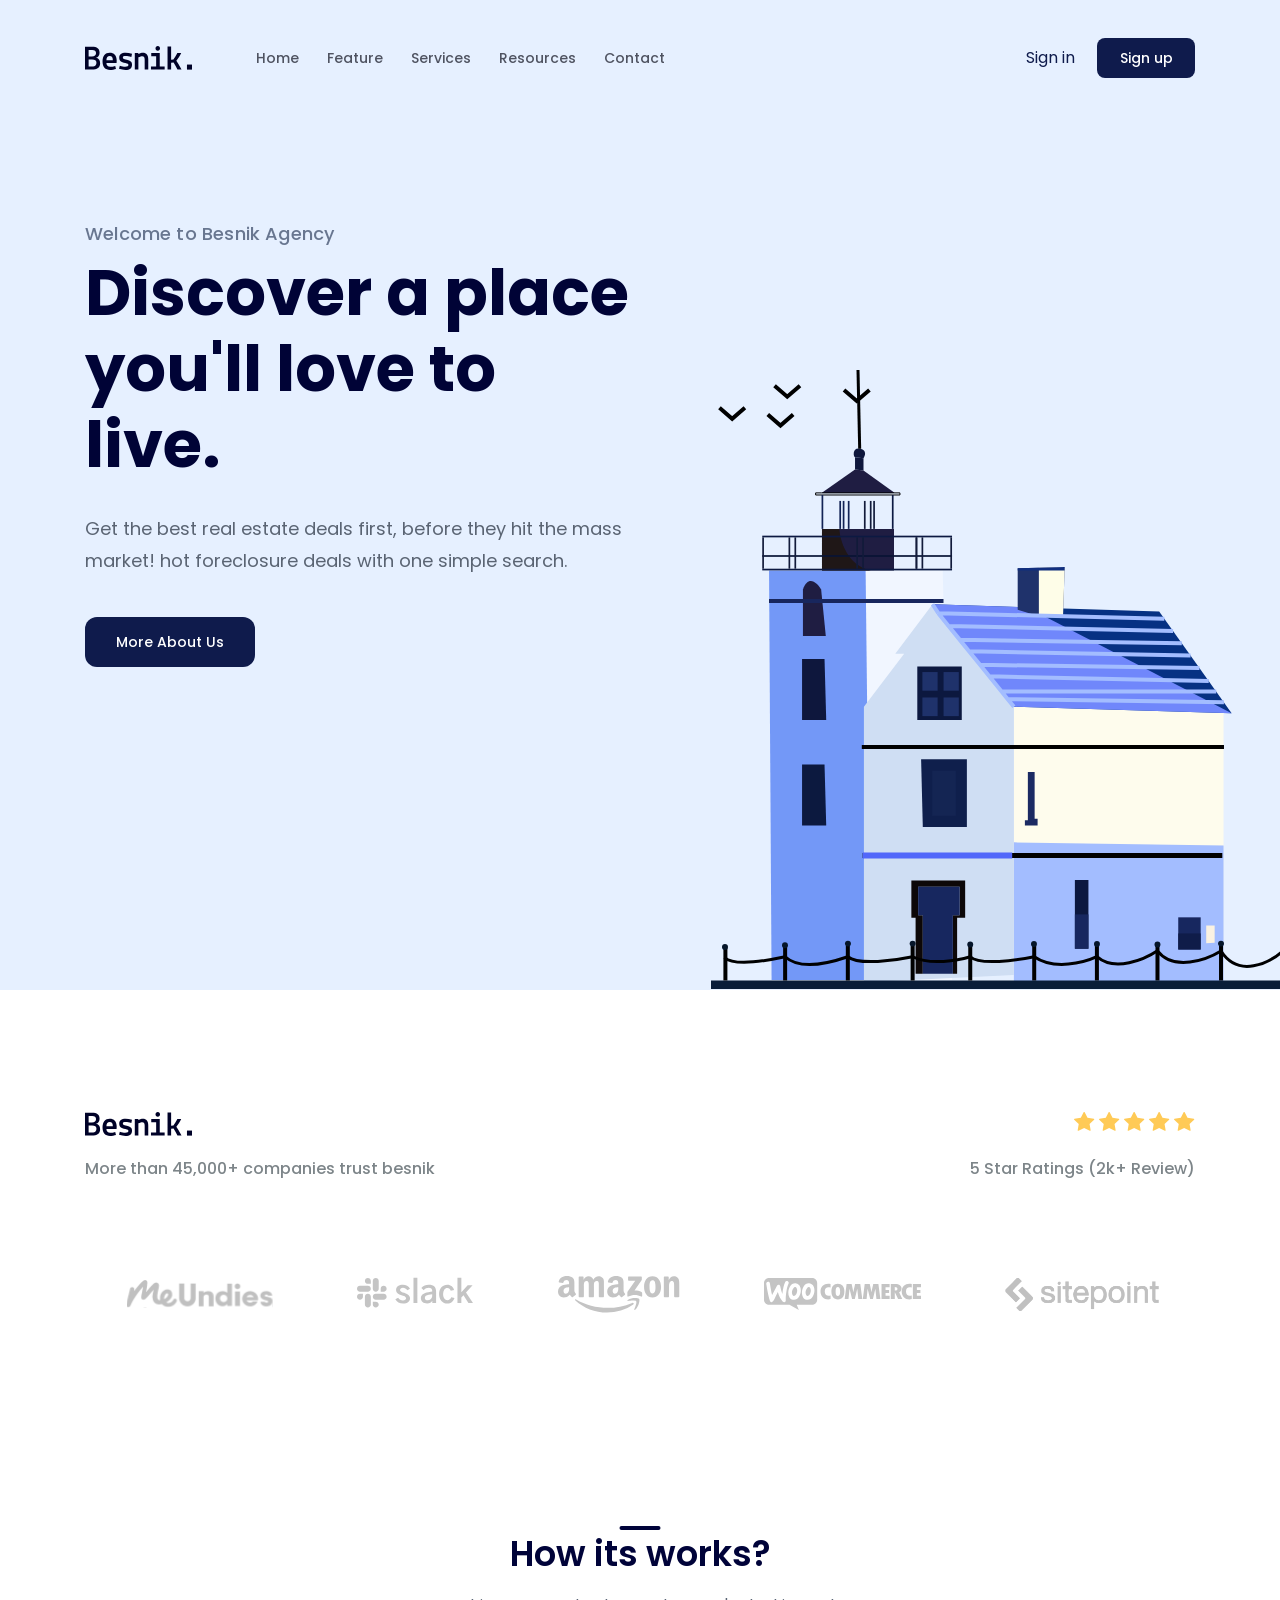
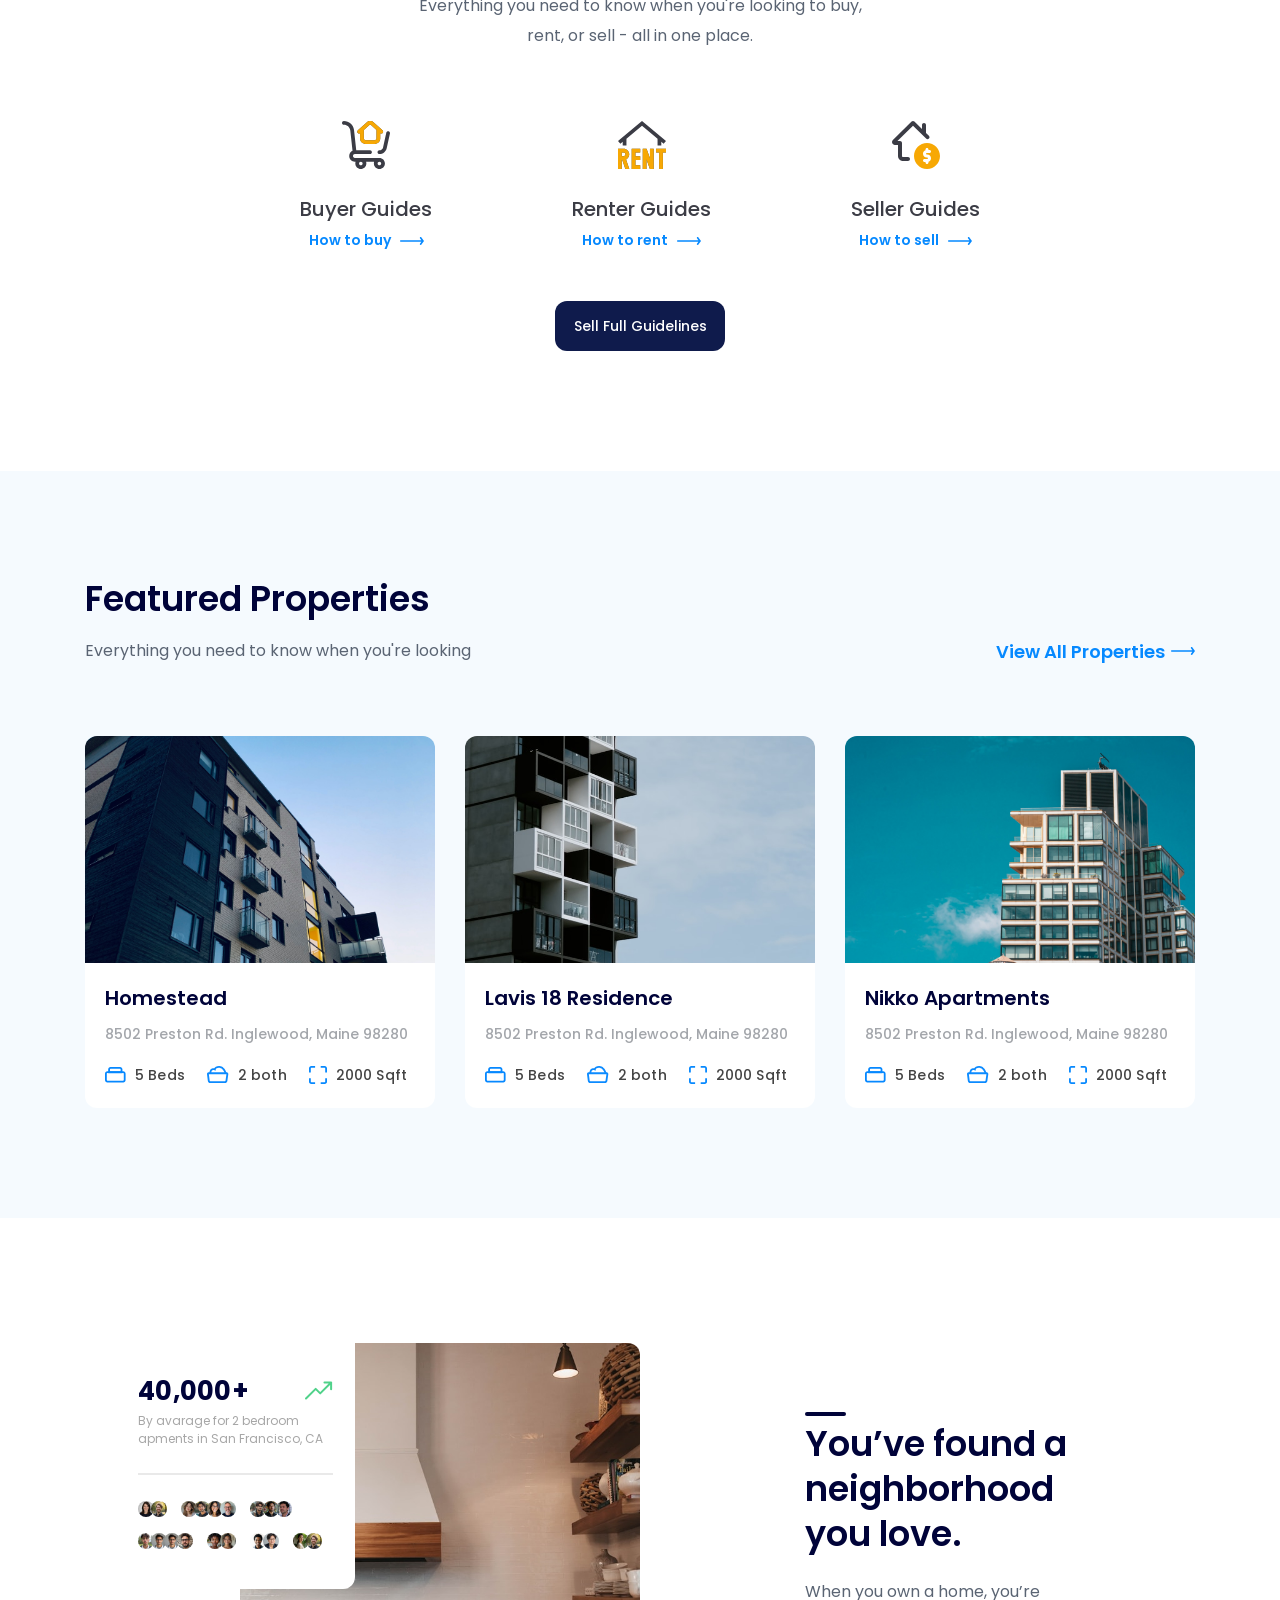
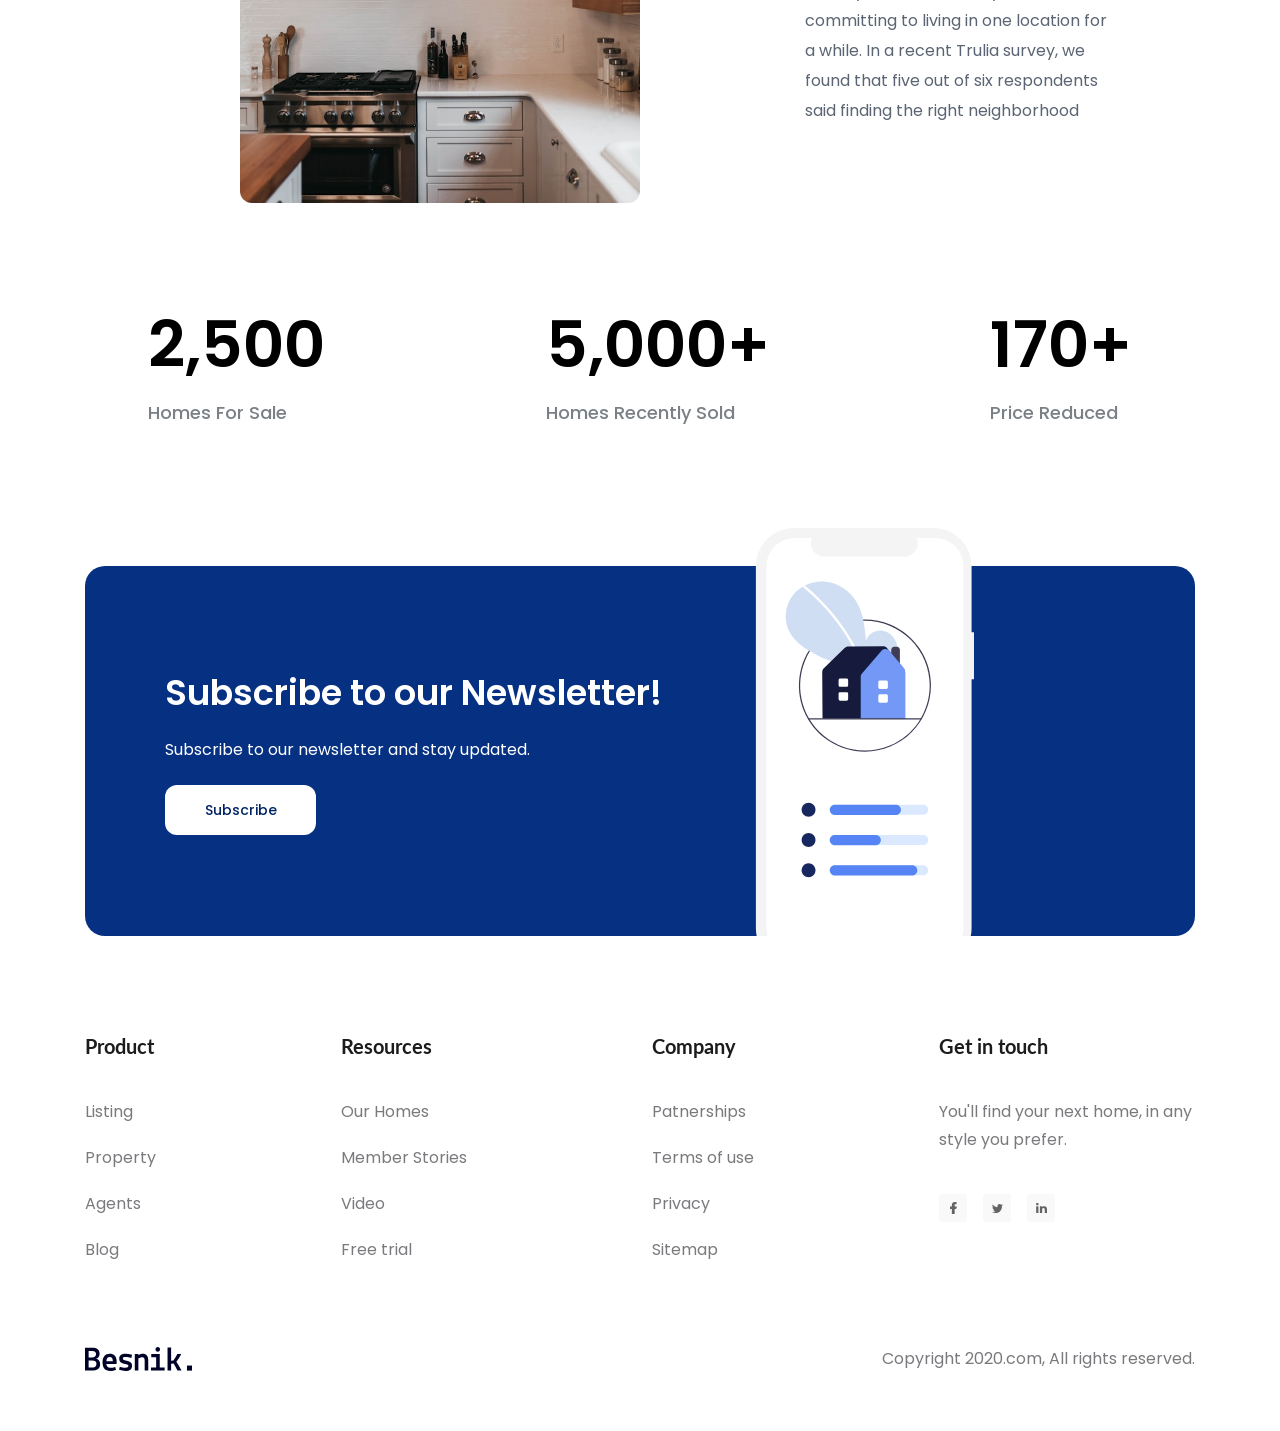
==== commit 7f40e0f9: "cải thiện phần header (neo header lại)" ====
--- a/index.html
+++ b/index.html
@@ -28,11 +28,10 @@
         <link rel="stylesheet" href="./assets/css/style.css" />
     </head>
     <body>
+        <!-- thẻ main có ngữ nghĩa là phần nội dung chính -->
         <main>
-            <!-- thẻ main có ngữ nghĩa là phần nội dung chính -->
             <!-- thẻ header có ngữ nghĩa là phần đầu trang -->
-            <!-- Header -->
-            <header class="header">
+            <header class="fixed-header">
                 <div class="content">
                     <nav class="navbar">
                         <!-- Logo -->
@@ -53,7 +52,12 @@
                             <a href="#!" class="btn action-btn">Sign up</a>
                         </div>
                     </nav>
-
+                </div>
+            </header>
+
+            <!-- Hero -->
+            <div class="hero-wrap">
+                <div class="content">
                     <div class="hero">
                         <div class="info">
                             <p class="sub-title">Welcome to Besnik Agency</p>
@@ -75,7 +79,7 @@
                         />
                     </div>
                 </div>
-            </header>
+            </div>
 
             <!-- Client -->
             <div class="client">
--- a/assets/css/style.css
+++ b/assets/css/style.css
@@ -52,7 +52,15 @@
 }
 
 /* ---------- Header --------------- */
-.header {
+.fixed-header {
+    background: #e6f0ff;
+    padding-top: 26px;
+    position: sticky;
+    top: -26px;
+    z-index: 1;
+}
+
+.hero-wrap {
     position: relative;
     background: #e6f0ff;
     height: 100vh;
@@ -61,7 +69,8 @@
 .navbar {
     display: flex;
     align-items: center;
-    padding-top: 38px;
+    /* padding-top: 38px; */
+    padding: 12px 0;
 }
 
 .navbar > .menu {
@@ -98,8 +107,9 @@
     border-radius: 8px;
 }
 
+/* Hero */
 .hero {
-    margin-top: 130px;
+    padding-top: 130px;
 }
 
 .hero .info {
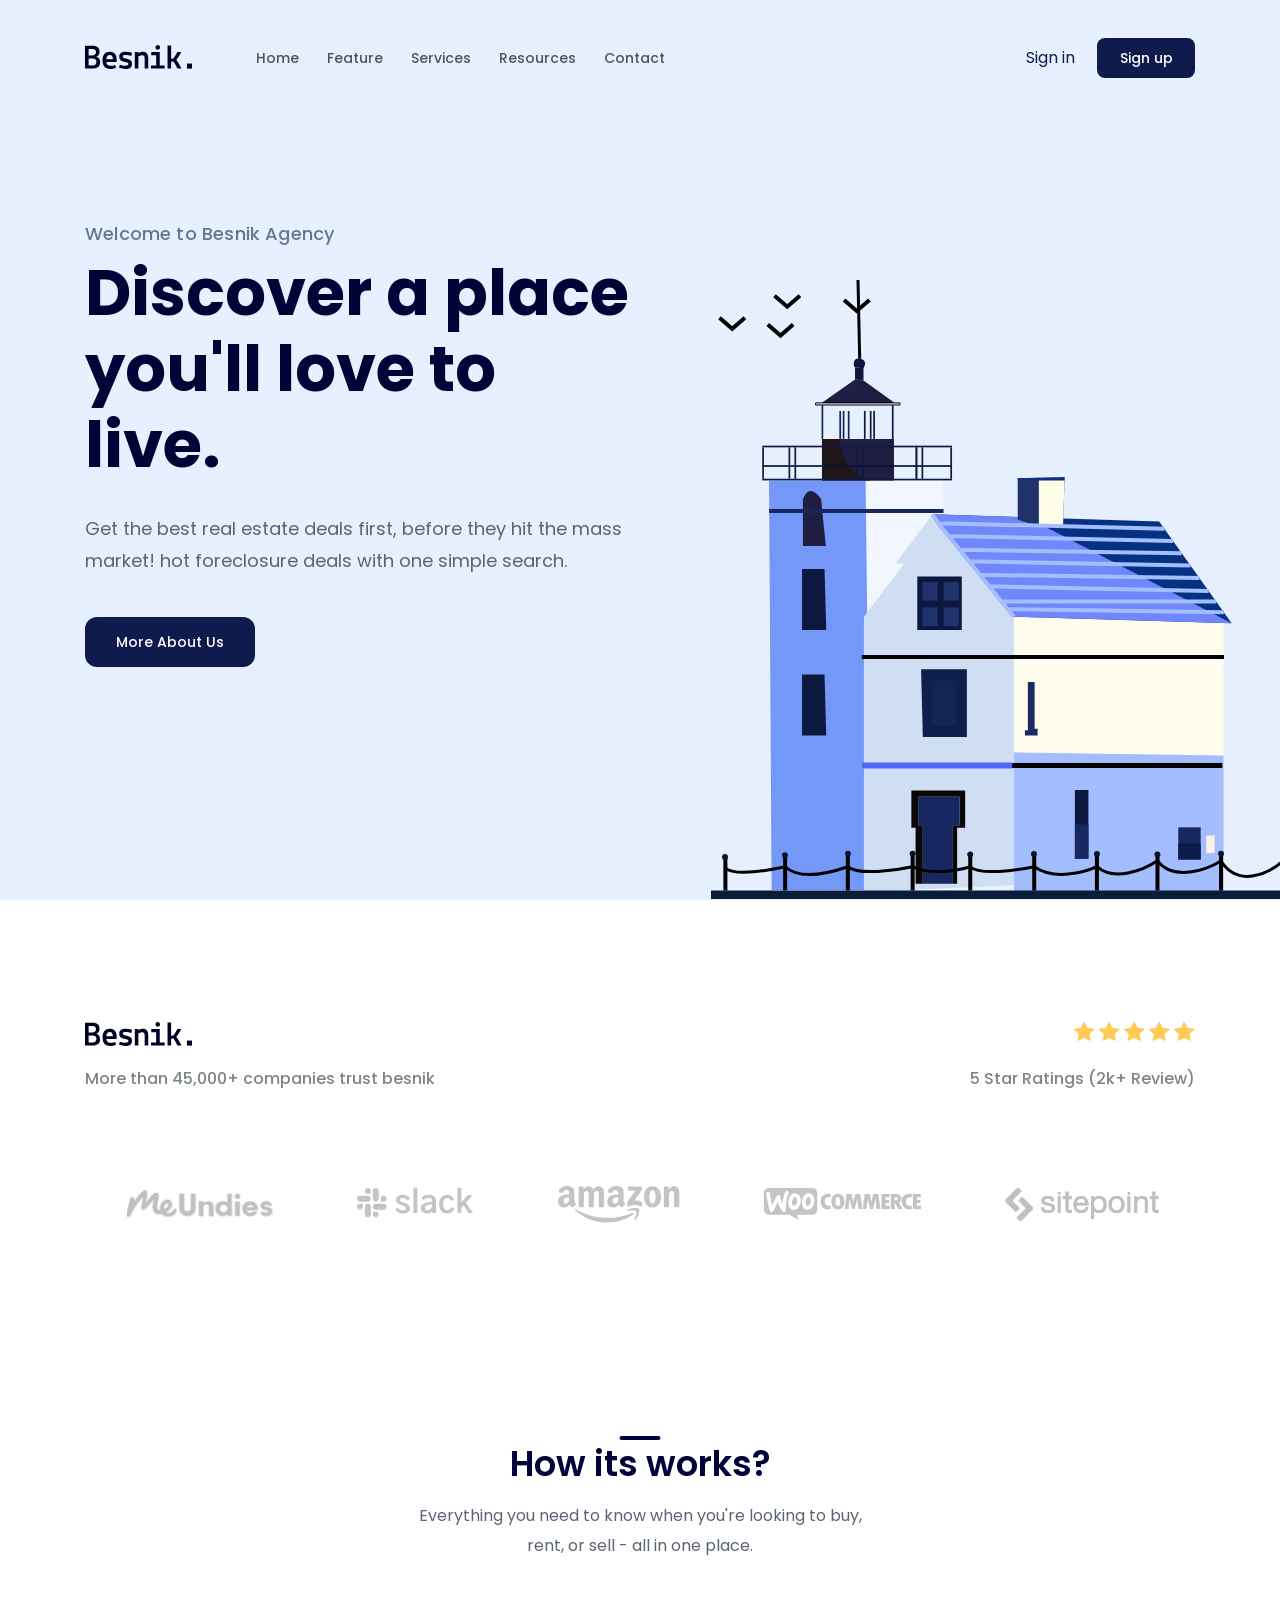
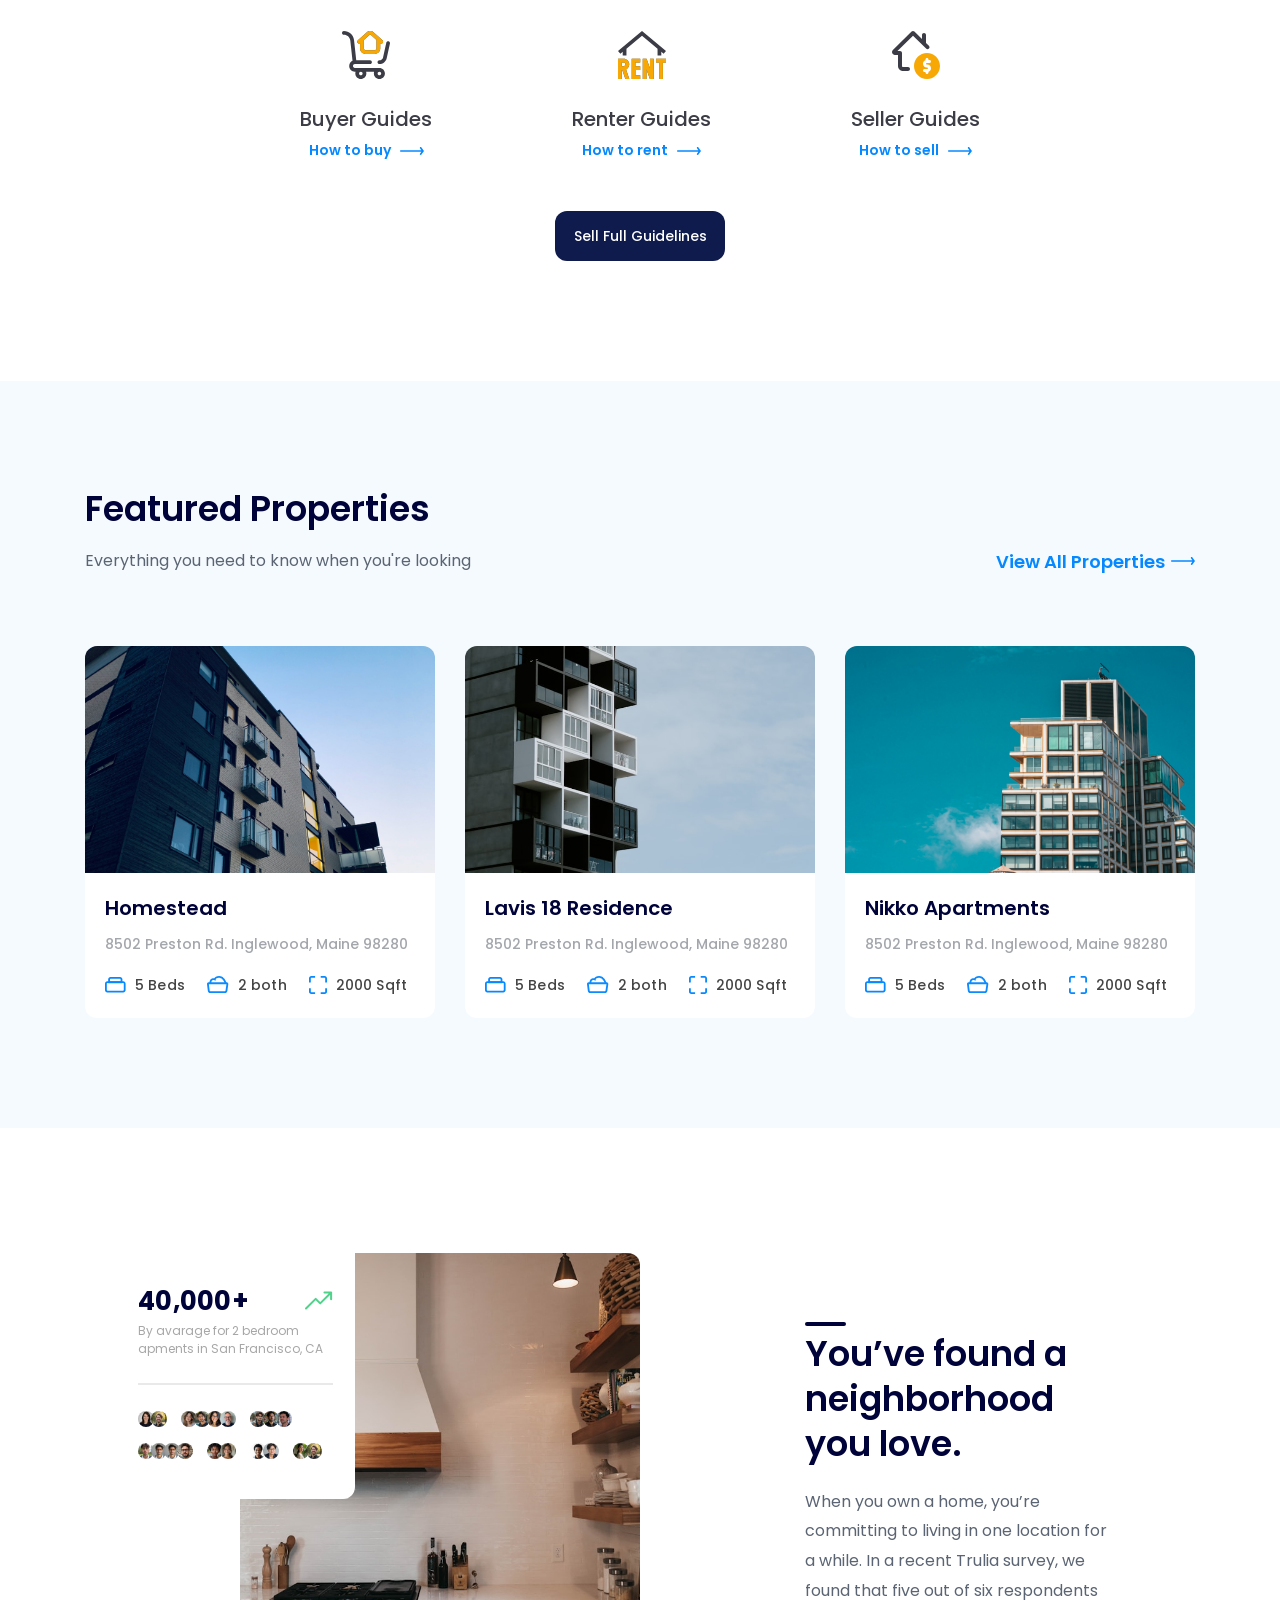
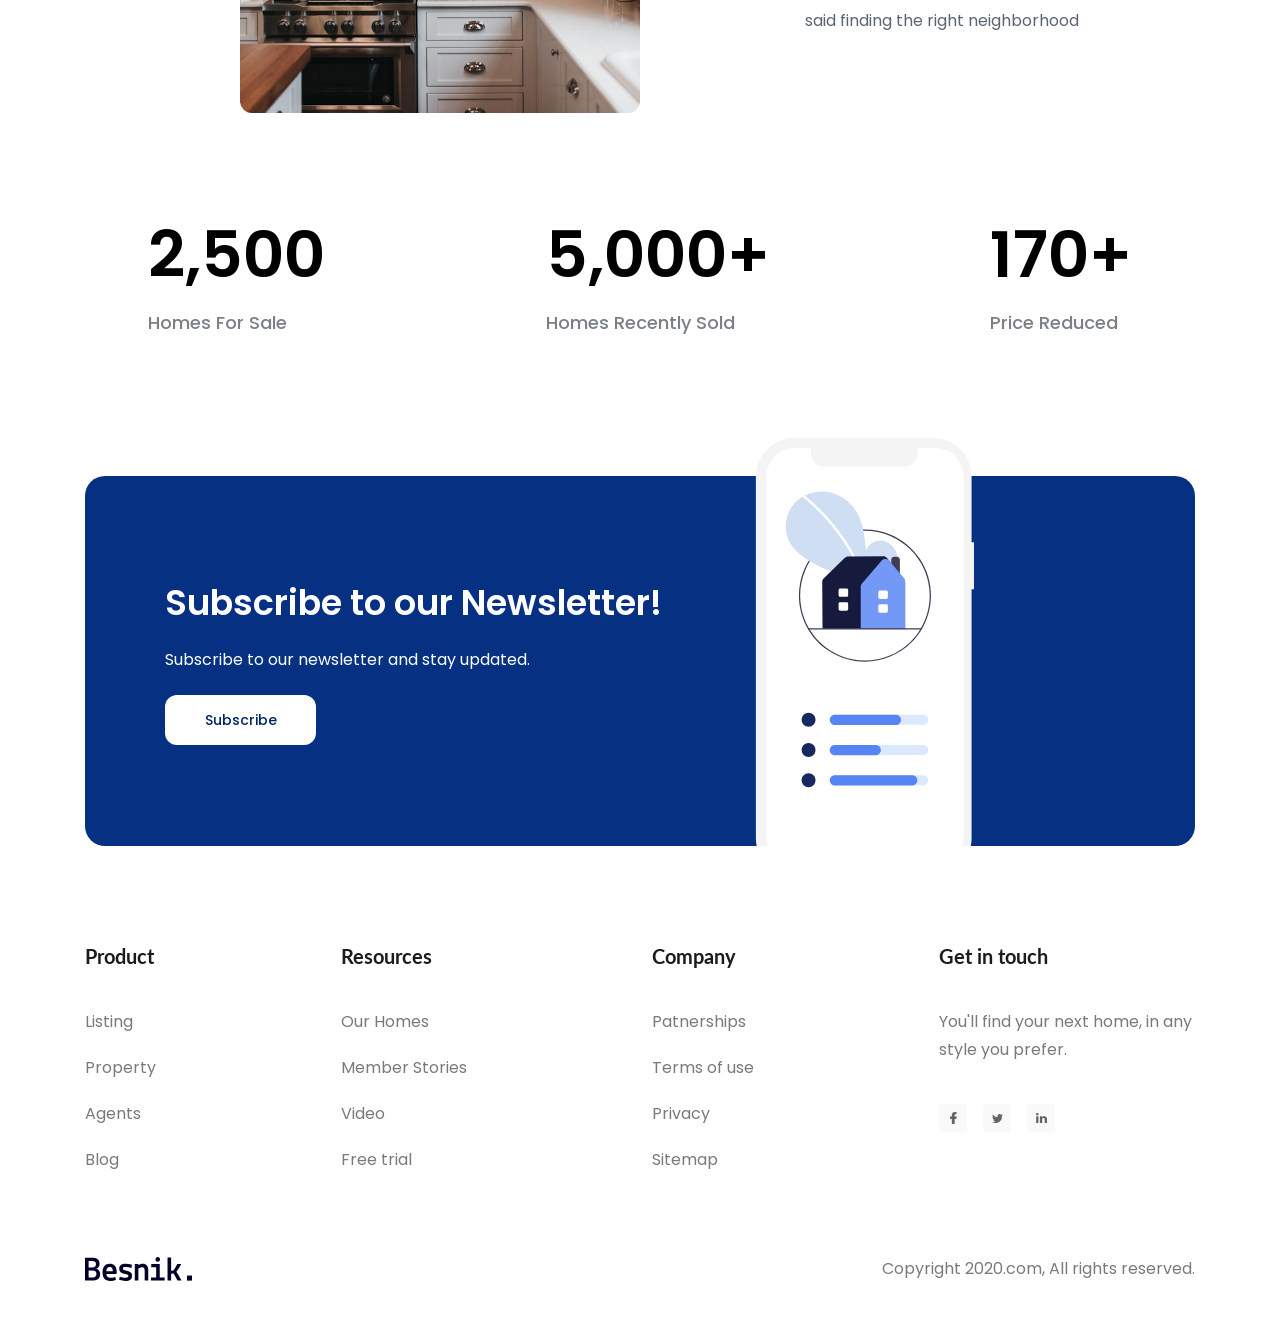
==== commit beff0453: "fix bug phần logo" ====
--- a/index.html
+++ b/index.html
@@ -31,11 +31,14 @@
         <!-- thẻ main có ngữ nghĩa là phần nội dung chính -->
         <main>
             <!-- thẻ header có ngữ nghĩa là phần đầu trang -->
+            <!-- Header -->
             <header class="fixed-header">
                 <div class="content">
                     <nav class="navbar">
                         <!-- Logo -->
-                        <img src="./assets/img/logo.svg" alt="Besnik." />
+                        <a href="#!"
+                            ><img src="./assets/img/logo.svg" alt="Besnik."
+                        /></a>
 
                         <!-- main Navigation -->
                         <ul class="menu">
--- a/assets/css/style.css
+++ b/assets/css/style.css
@@ -63,7 +63,7 @@
 .hero-wrap {
     position: relative;
     background: #e6f0ff;
-    height: 100vh;
+    height: calc(100vh - 90px);
 }
 
 .navbar {
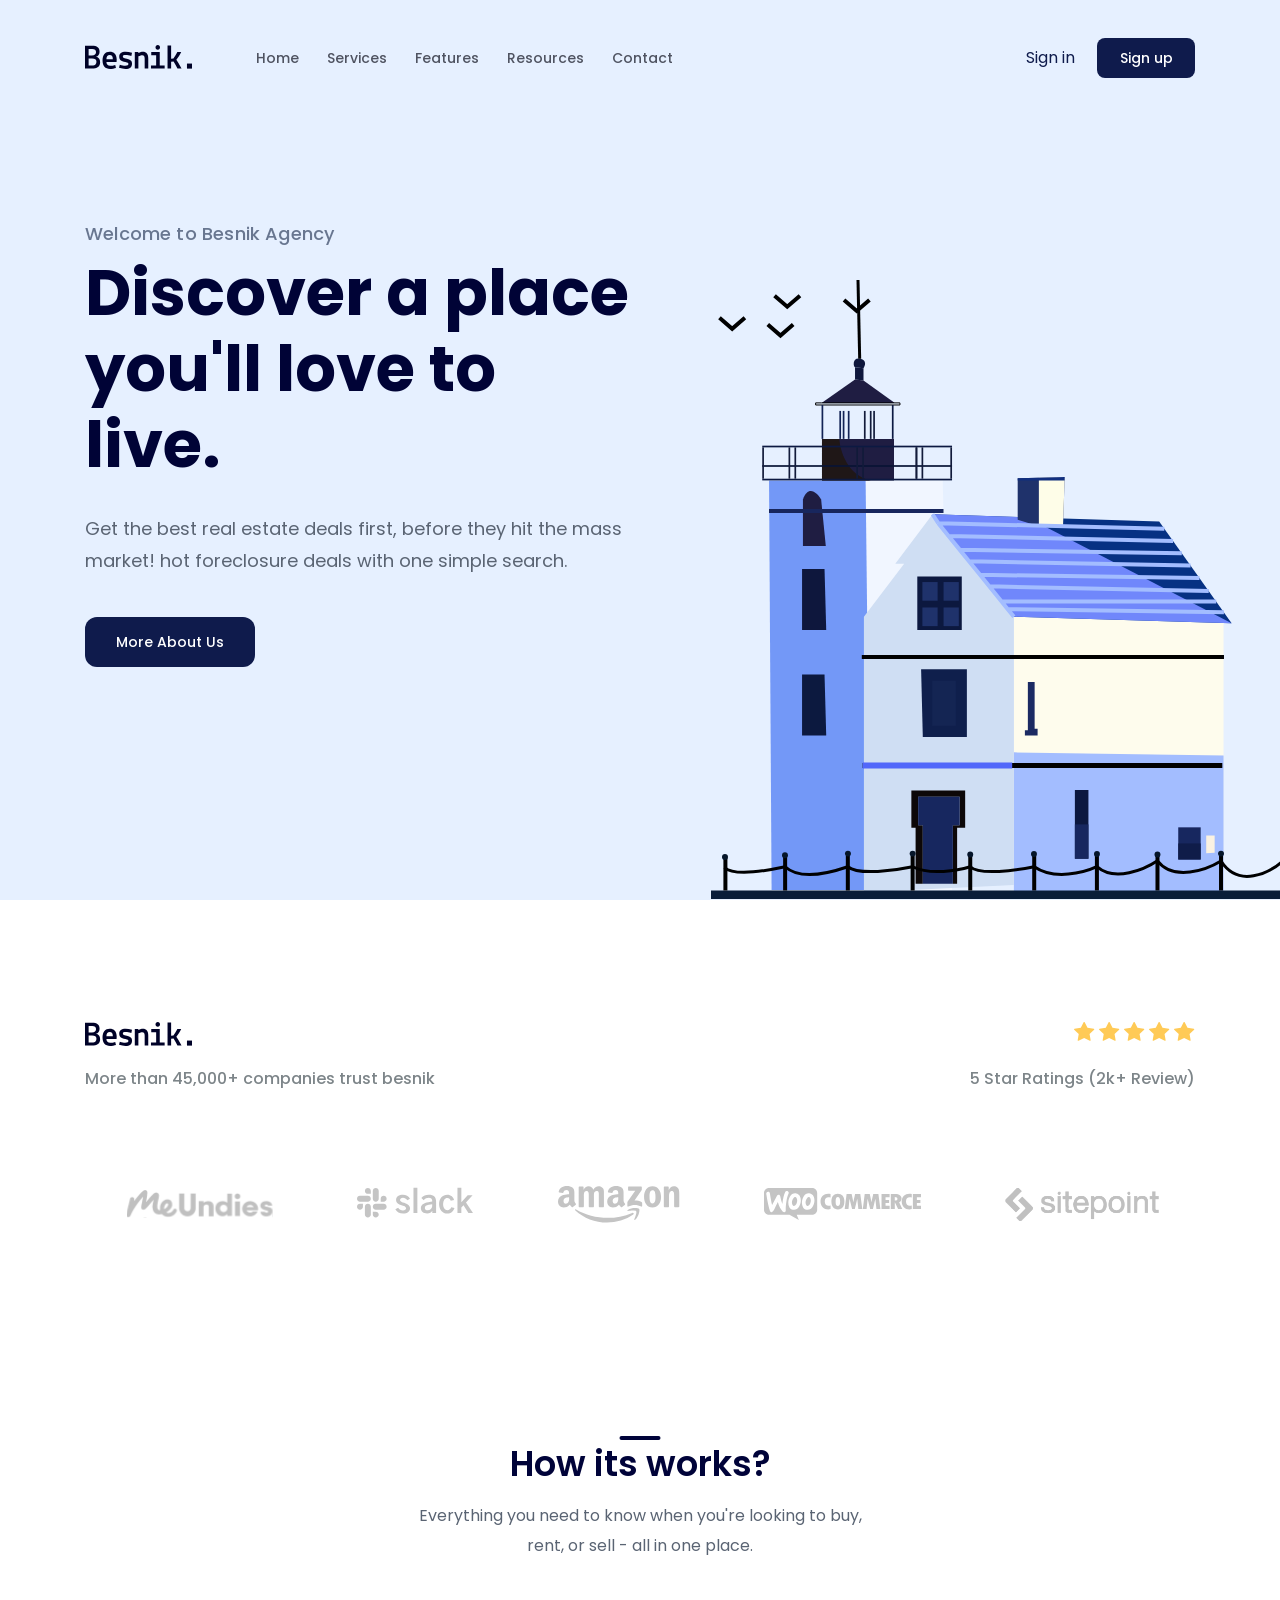
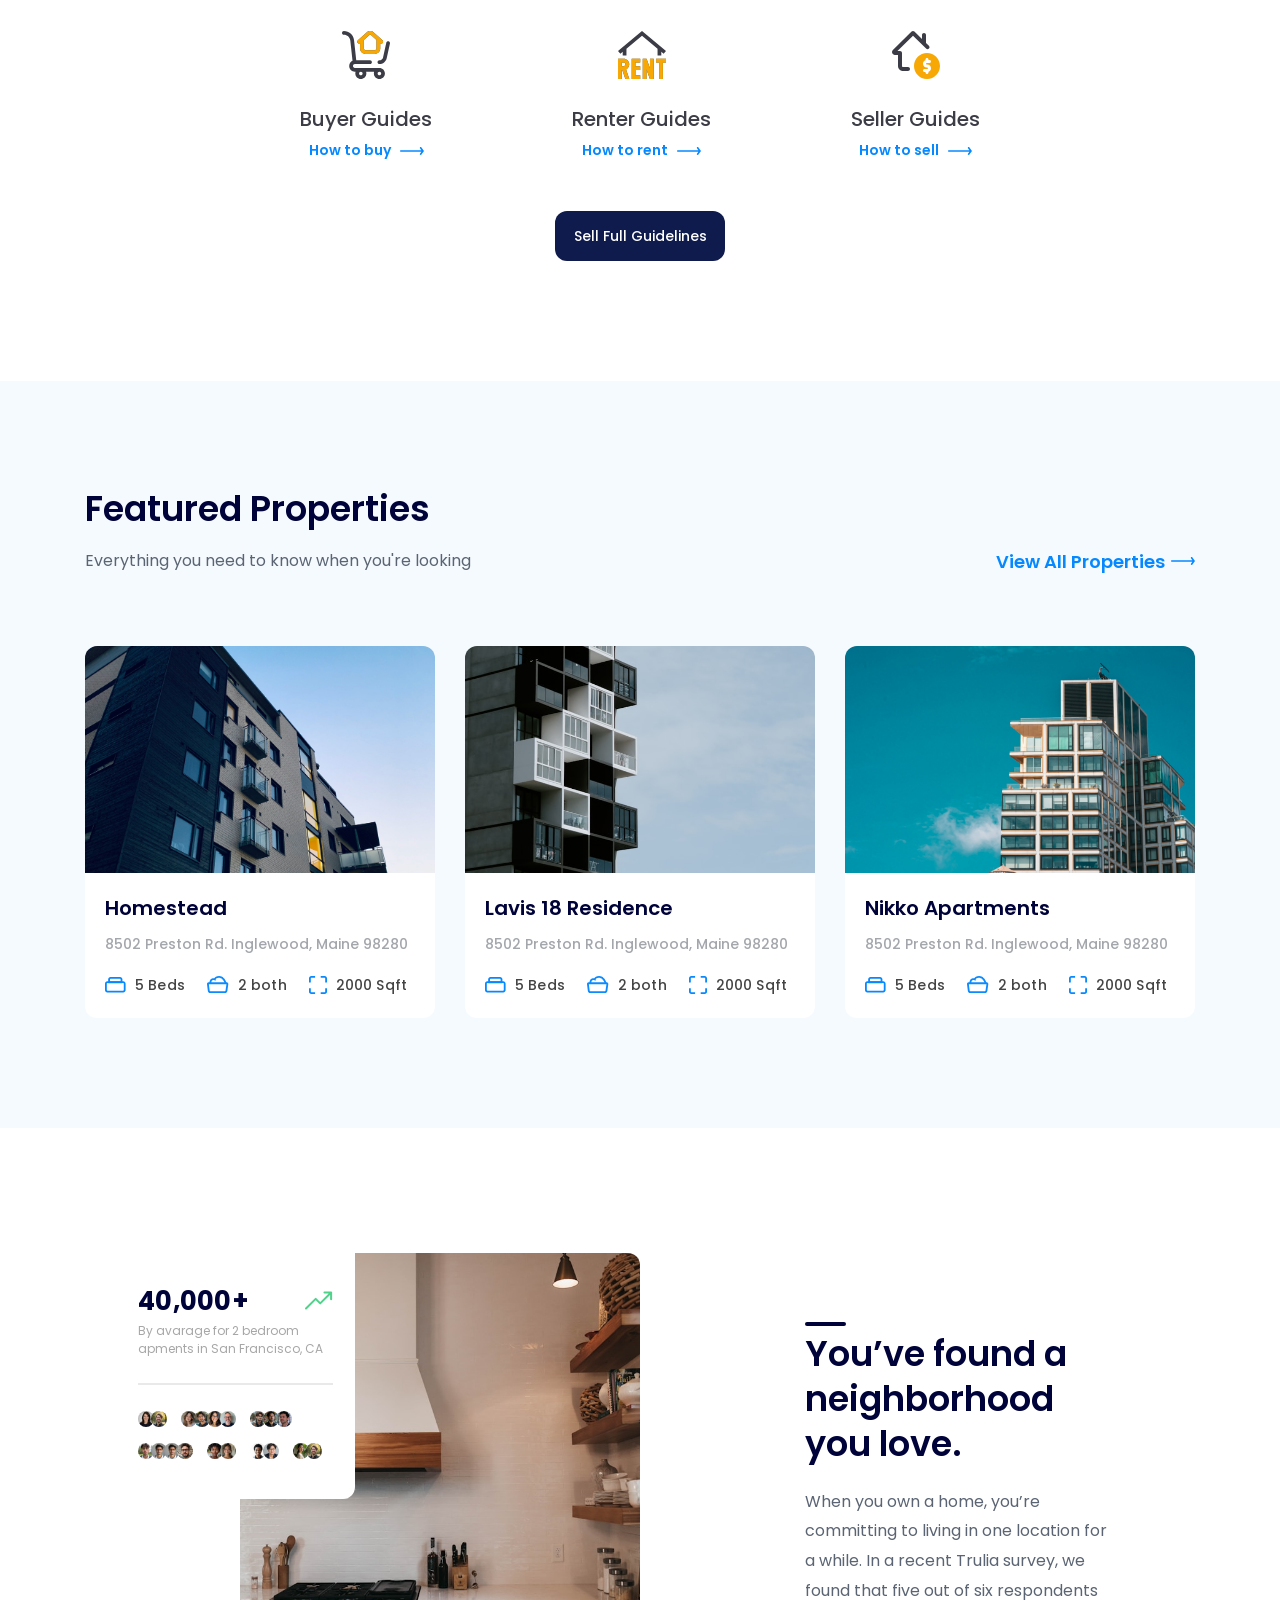
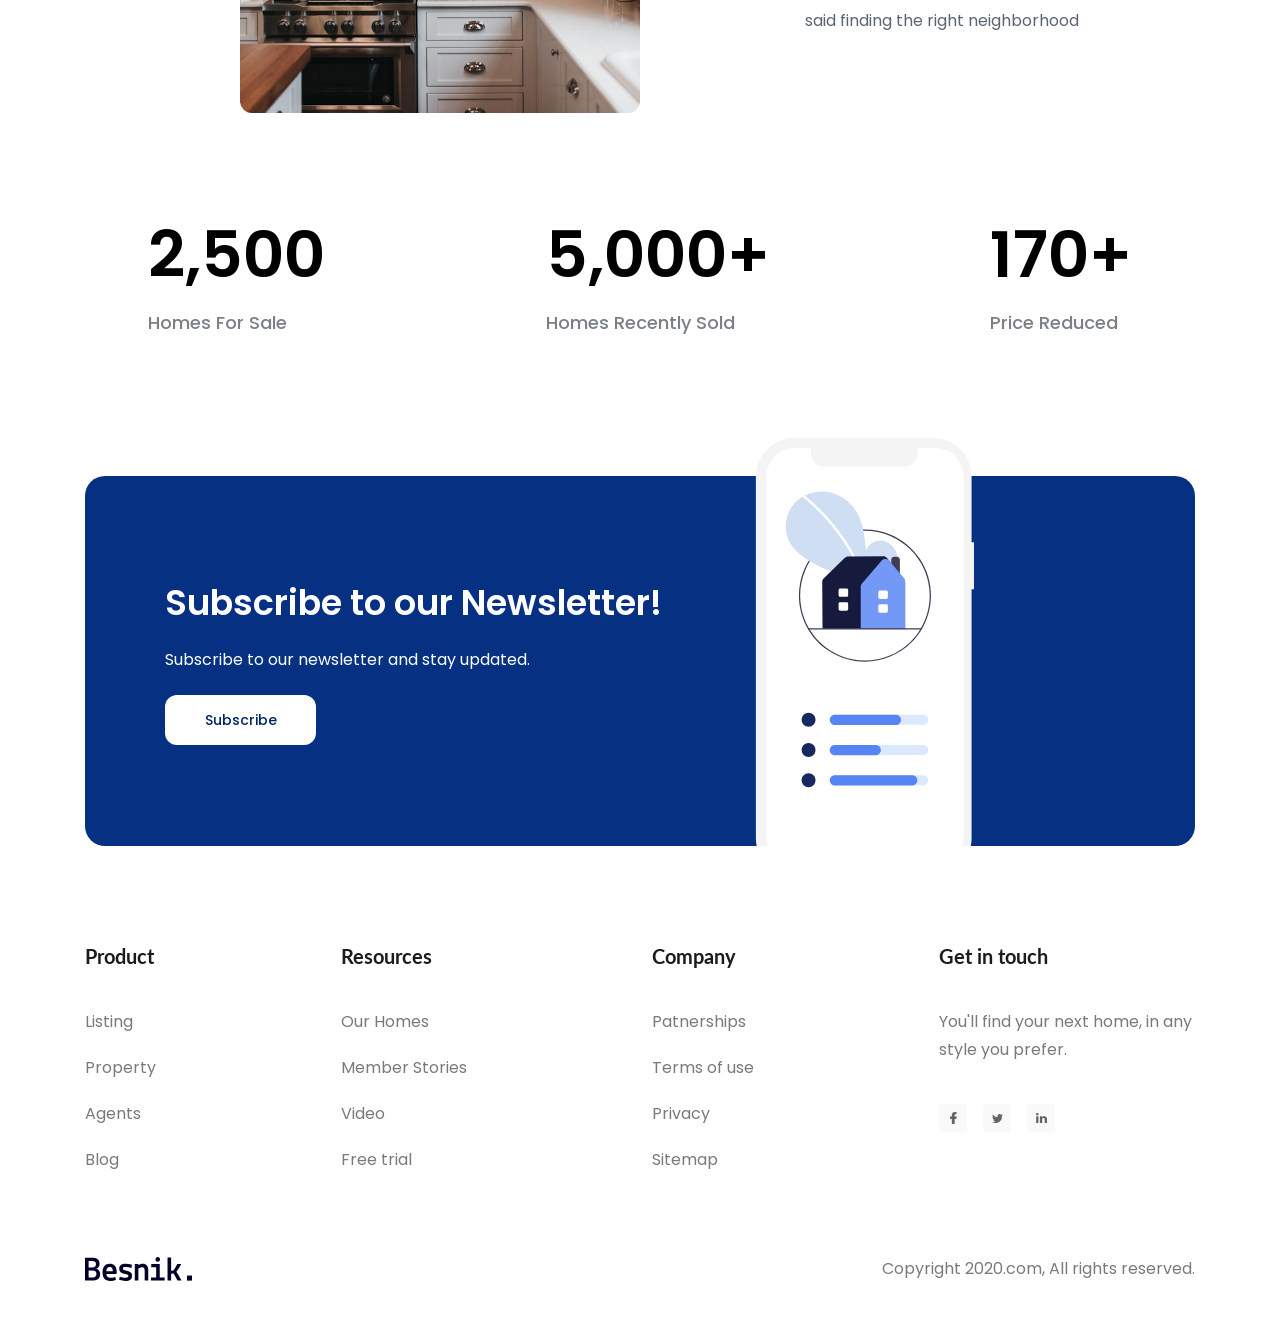
==== commit d40f27f5: "fix bug phần navbar" ====
--- a/index.html
+++ b/index.html
@@ -29,7 +29,7 @@
     </head>
     <body>
         <!-- thẻ main có ngữ nghĩa là phần nội dung chính -->
-        <main>
+        <main id="home">
             <!-- thẻ header có ngữ nghĩa là phần đầu trang -->
             <!-- Header -->
             <header class="fixed-header">
@@ -42,11 +42,11 @@
 
                         <!-- main Navigation -->
                         <ul class="menu">
-                            <li><a href="#!">Home</a></li>
-                            <li><a href="#!">Feature</a></li>
-                            <li><a href="#!">Services</a></li>
-                            <li><a href="#!">Resources</a></li>
-                            <li><a href="#!">Contact</a></li>
+                            <li><a href="#home">Home</a></li>
+                            <li><a href="#services">Services</a></li>
+                            <li><a href="#features">Features</a></li>
+                            <li><a href="#resources">Resources</a></li>
+                            <li><a href="#contact">Contact</a></li>
                         </ul>
 
                         <!-- Action -->
@@ -135,7 +135,7 @@
             </div>
 
             <!-- Guide -->
-            <div class="guide">
+            <div id="services" class="guide">
                 <div class="content">
                     <h2 class="sub-title">How its works?</h2>
                     <p class="desc">
@@ -204,7 +204,7 @@
             </div>
 
             <!-- Featured -->
-            <div class="featured">
+            <div id="features" class="featured">
                 <div class="content">
                     <header>
                         <h2 class="sub-title">Featured Properties</h2>
@@ -341,7 +341,7 @@
             </div>
 
             <!-- Stats -->
-            <div class="stats">
+            <div id="resources" class="stats">
                 <div class="content">
                     <div class="row">
                         <div class="img-block">
@@ -532,7 +532,7 @@
             </div>
 
             <!-- Footer -->
-            <footer class="footer">
+            <footer id="contact" class="footer">
                 <div class="content">
                     <div class="row row-top">
                         <!-- Product Column -->
--- a/assets/css/style.css
+++ b/assets/css/style.css
@@ -4,6 +4,11 @@
 
 :root {
     --main-color: #0f1b4c;
+}
+
+html,
+body {
+    scroll-behavior: smooth;
 }
 
 html {
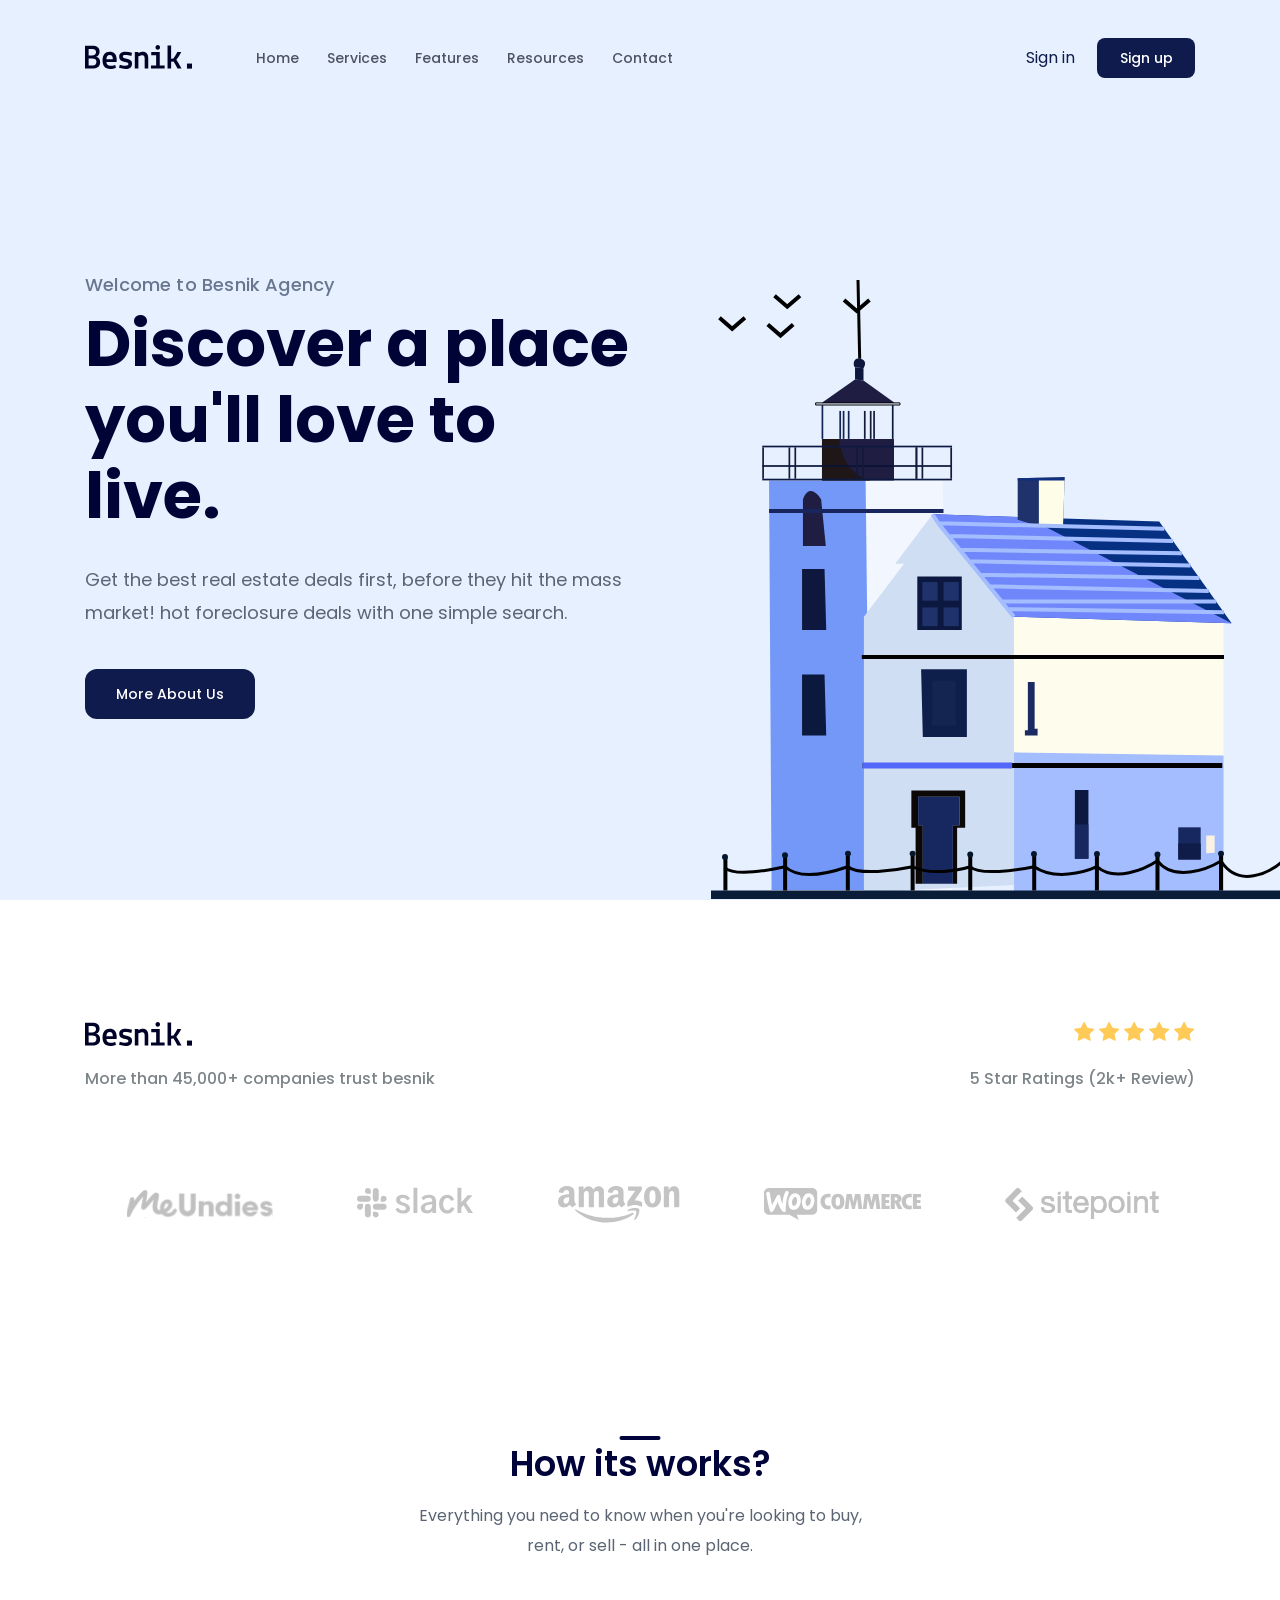
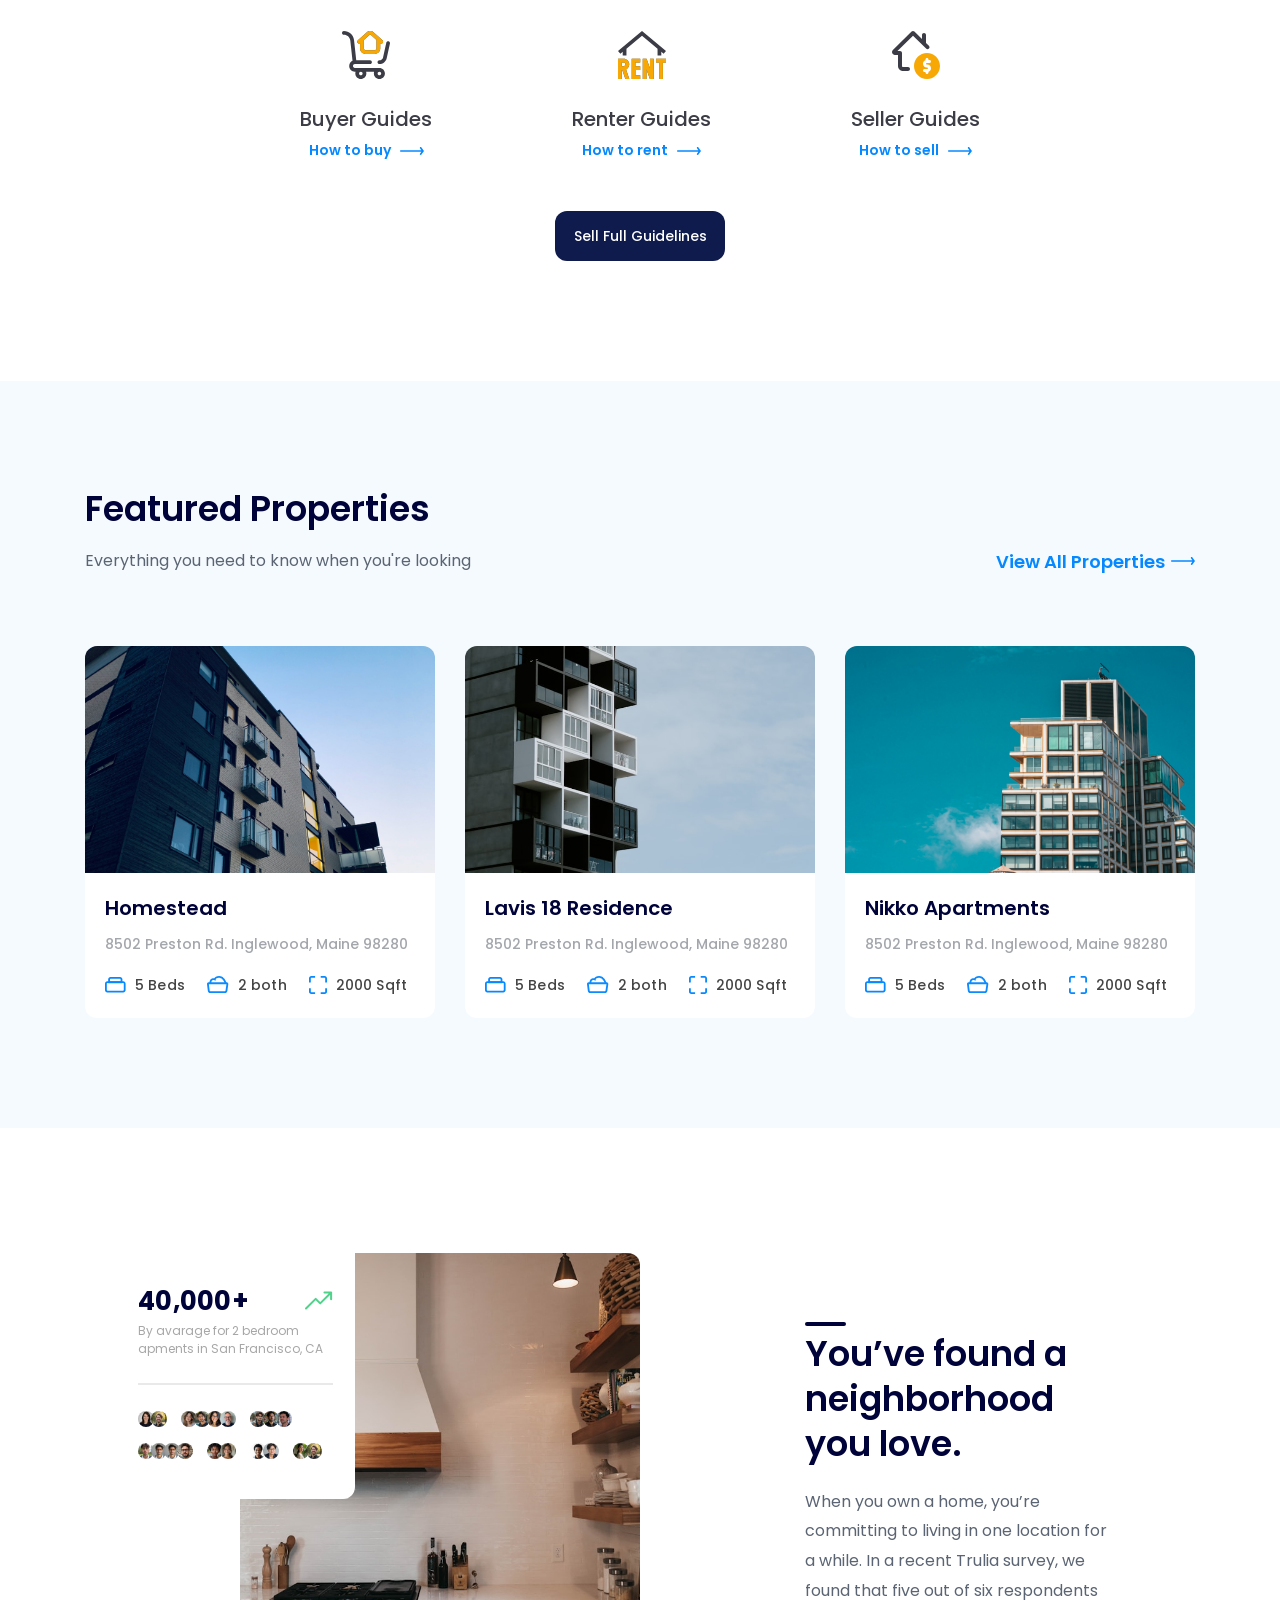
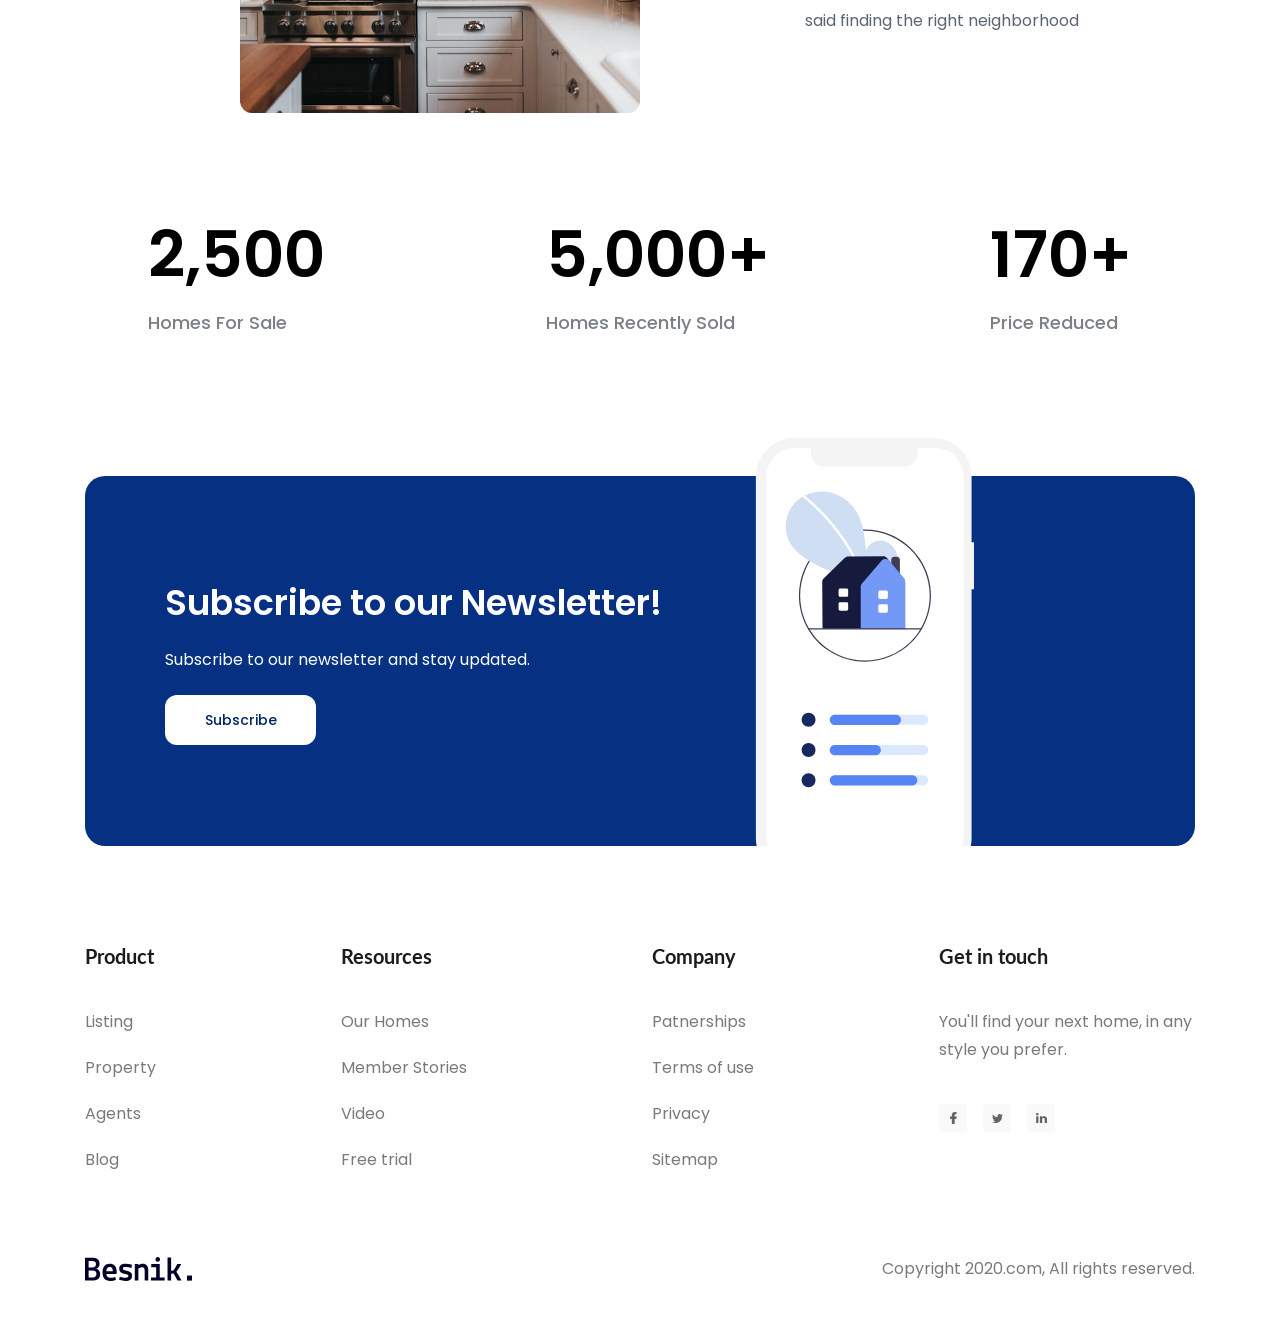
==== commit 6c4157d9: "căn giữa nội dung hero" ====
--- a/index.html
+++ b/index.html
@@ -29,20 +29,20 @@
     </head>
     <body>
         <!-- thẻ main có ngữ nghĩa là phần nội dung chính -->
-        <main id="home">
+        <main>
             <!-- thẻ header có ngữ nghĩa là phần đầu trang -->
             <!-- Header -->
             <header class="fixed-header">
                 <div class="content">
                     <nav class="navbar">
                         <!-- Logo -->
-                        <a href="#!"
+                        <a href="#"
                             ><img src="./assets/img/logo.svg" alt="Besnik."
                         /></a>
 
                         <!-- main Navigation -->
                         <ul class="menu">
-                            <li><a href="#home">Home</a></li>
+                            <li><a href="#">Home</a></li>
                             <li><a href="#services">Services</a></li>
                             <li><a href="#features">Features</a></li>
                             <li><a href="#resources">Resources</a></li>
@@ -61,7 +61,6 @@
             <!-- Hero -->
             <div class="hero-wrap">
                 <div class="content">
-                    <div class="hero">
                         <div class="info">
                             <p class="sub-title">Welcome to Besnik Agency</p>
                             <h1 class="title">
--- a/assets/css/style.css
+++ b/assets/css/style.css
@@ -65,12 +65,6 @@
     z-index: 1;
 }
 
-.hero-wrap {
-    position: relative;
-    background: #e6f0ff;
-    height: calc(100vh - 90px);
-}
-
 .navbar {
     display: flex;
     align-items: center;
@@ -113,15 +107,19 @@
 }
 
 /* Hero */
-.hero {
-    padding-top: 130px;
-}
-
-.hero .info {
+.hero-wrap {
+    display: flex;
+    align-items: center;
+    position: relative;
+    background: #e6f0ff;
+    height: calc(100vh - 90px);
+}
+
+.hero-wrap .info {
     width: 50.36%;
 }
 
-.hero .sub-title {
+.hero-wrap .sub-title {
     color: #687690;
     font-size: 1.8rem;
     line-height: 1.5;
@@ -130,7 +128,7 @@
     font-weight: 500;
 }
 
-.hero .title {
+.hero-wrap .title {
     margin-top: 8px;
     font-size: 6.4rem;
     font-style: normal;
@@ -139,7 +137,7 @@
     line-height: 1.1875;
 }
 
-.hero .desc {
+.hero-wrap .desc {
     margin-top: 30px;
     font-size: 1.8rem;
     font-style: normal;
